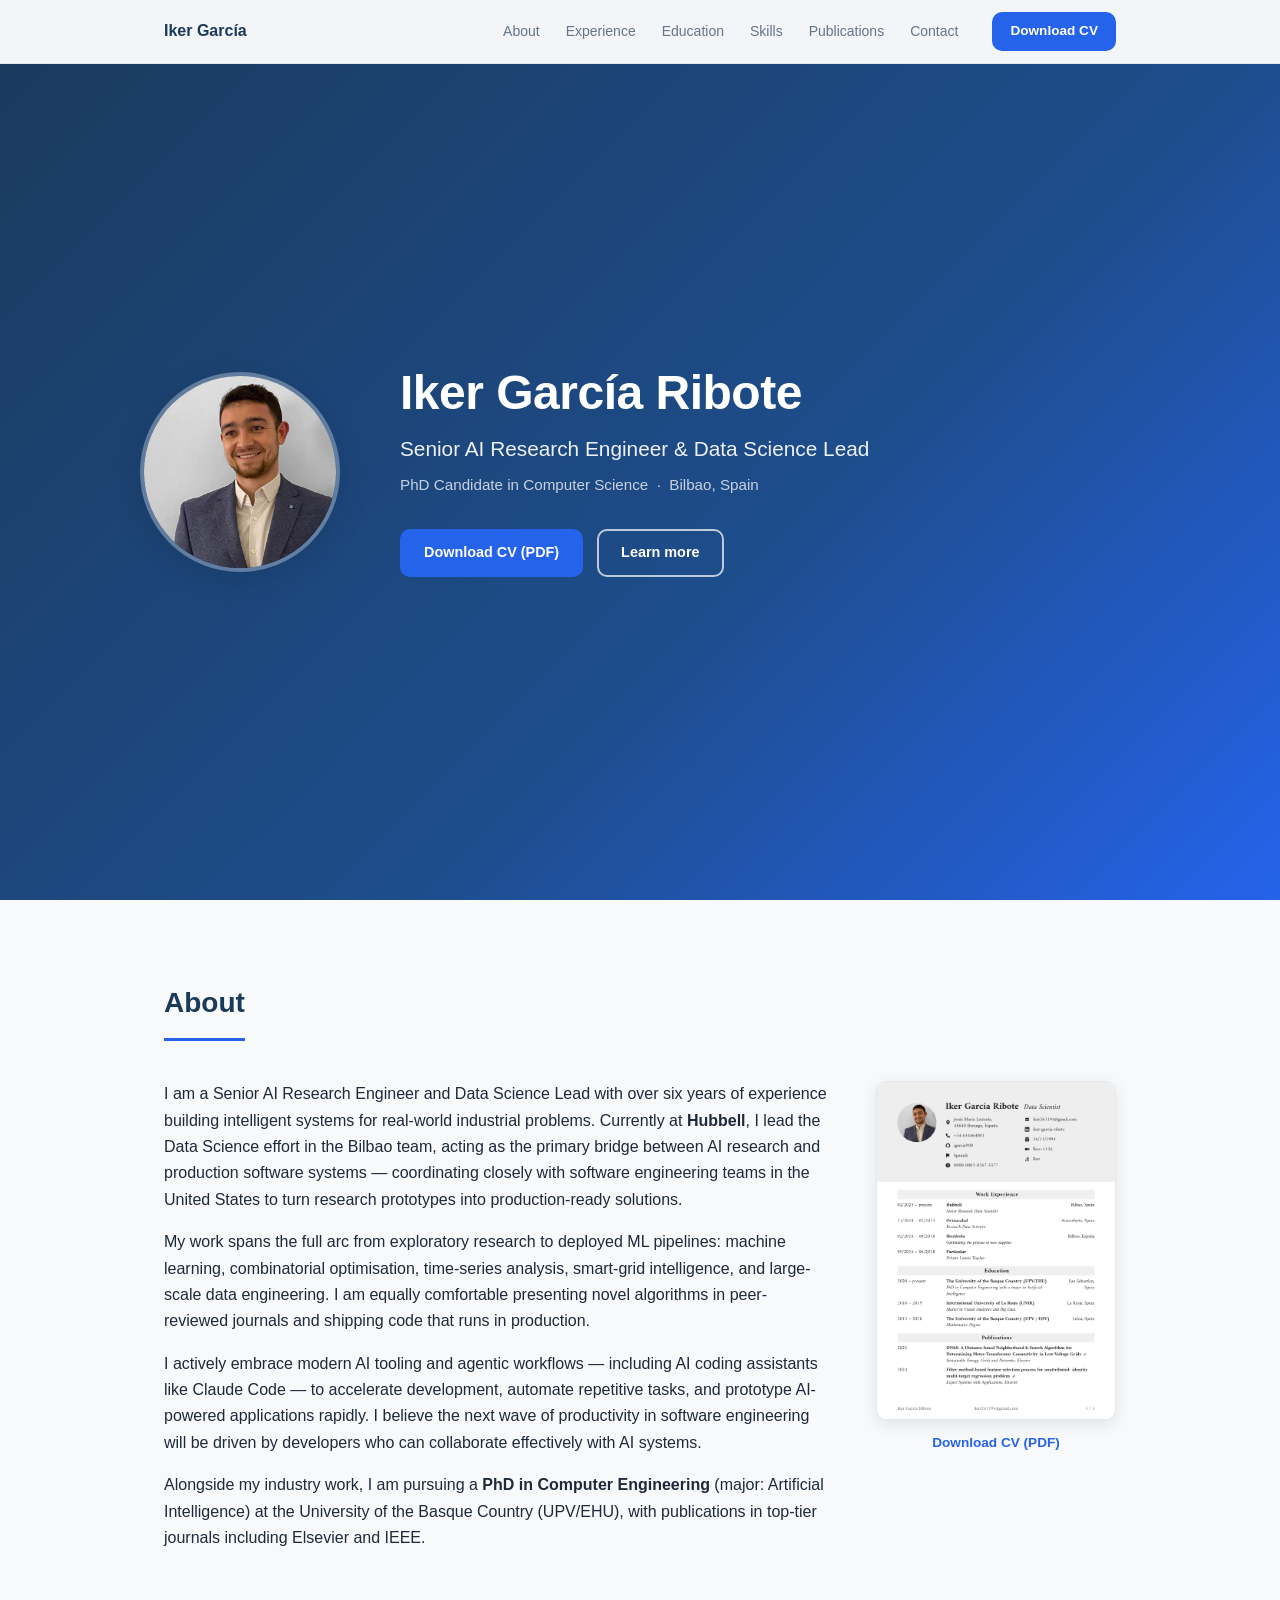
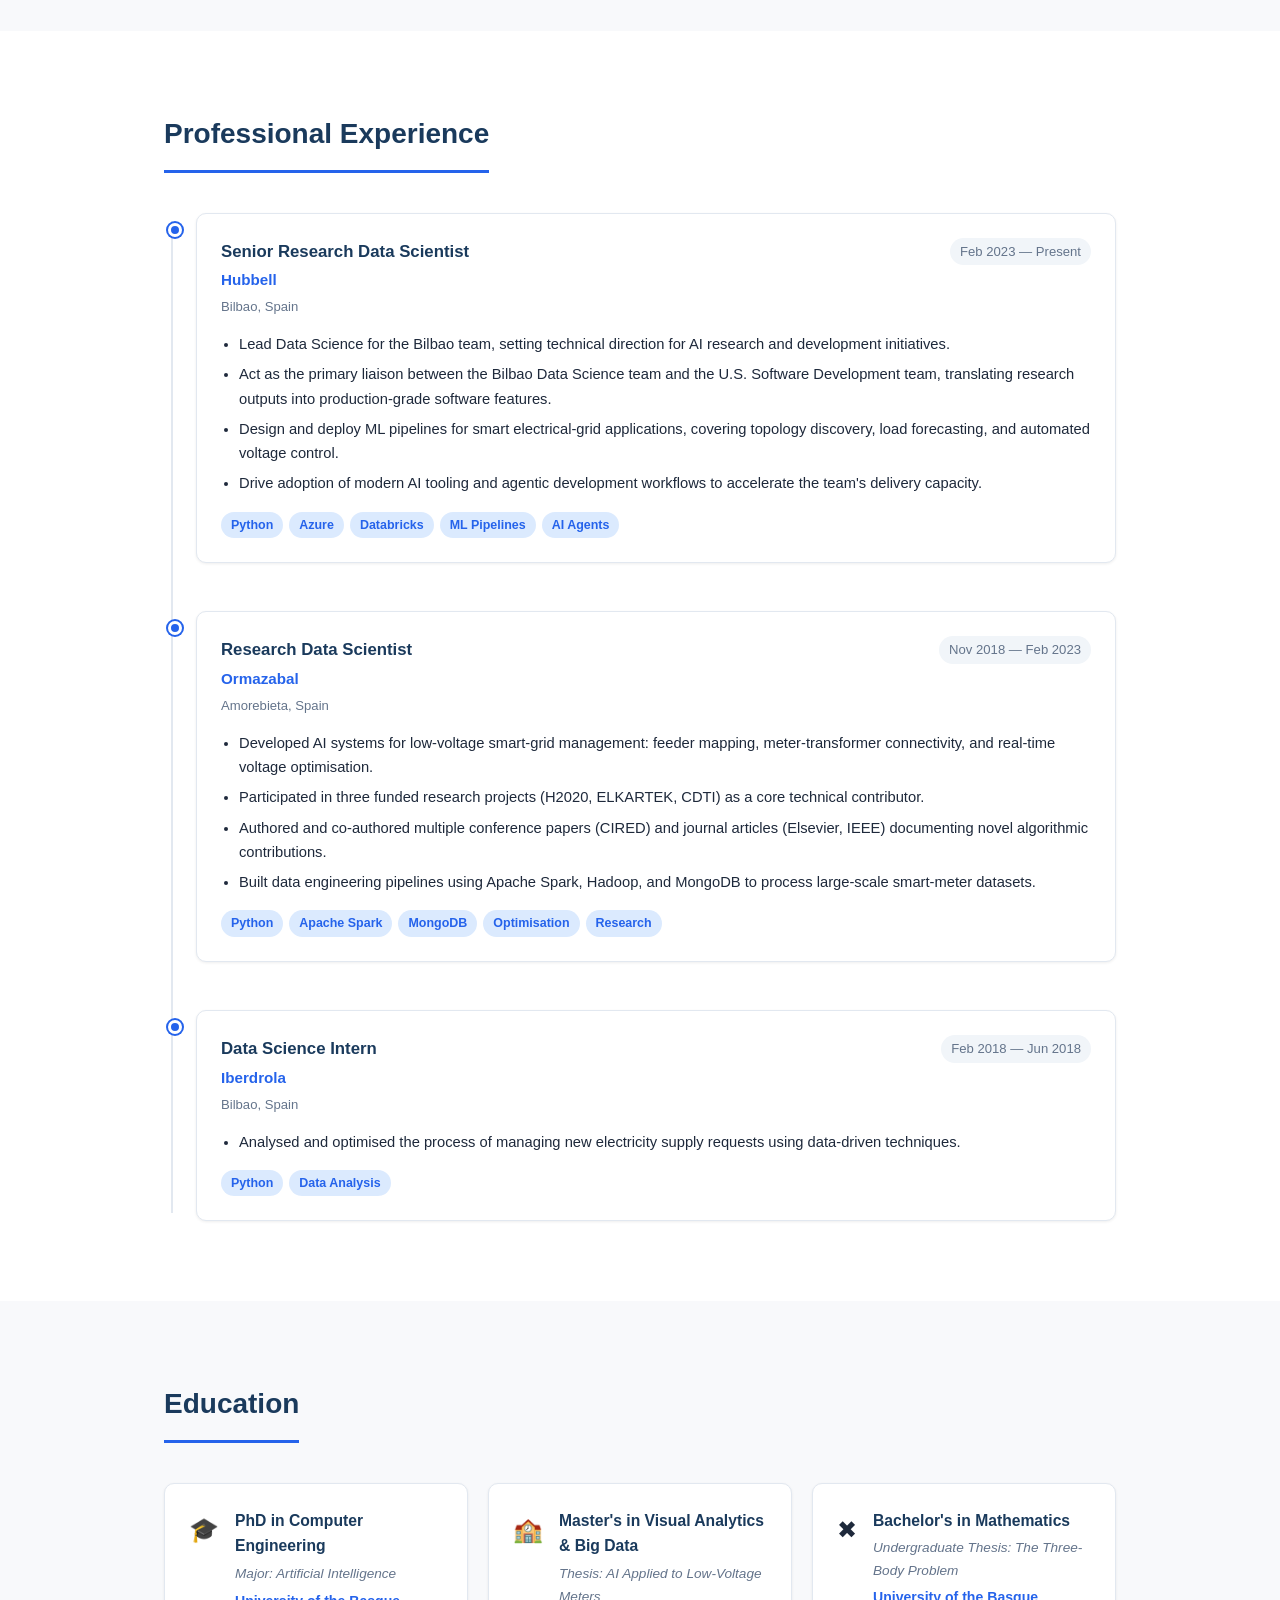
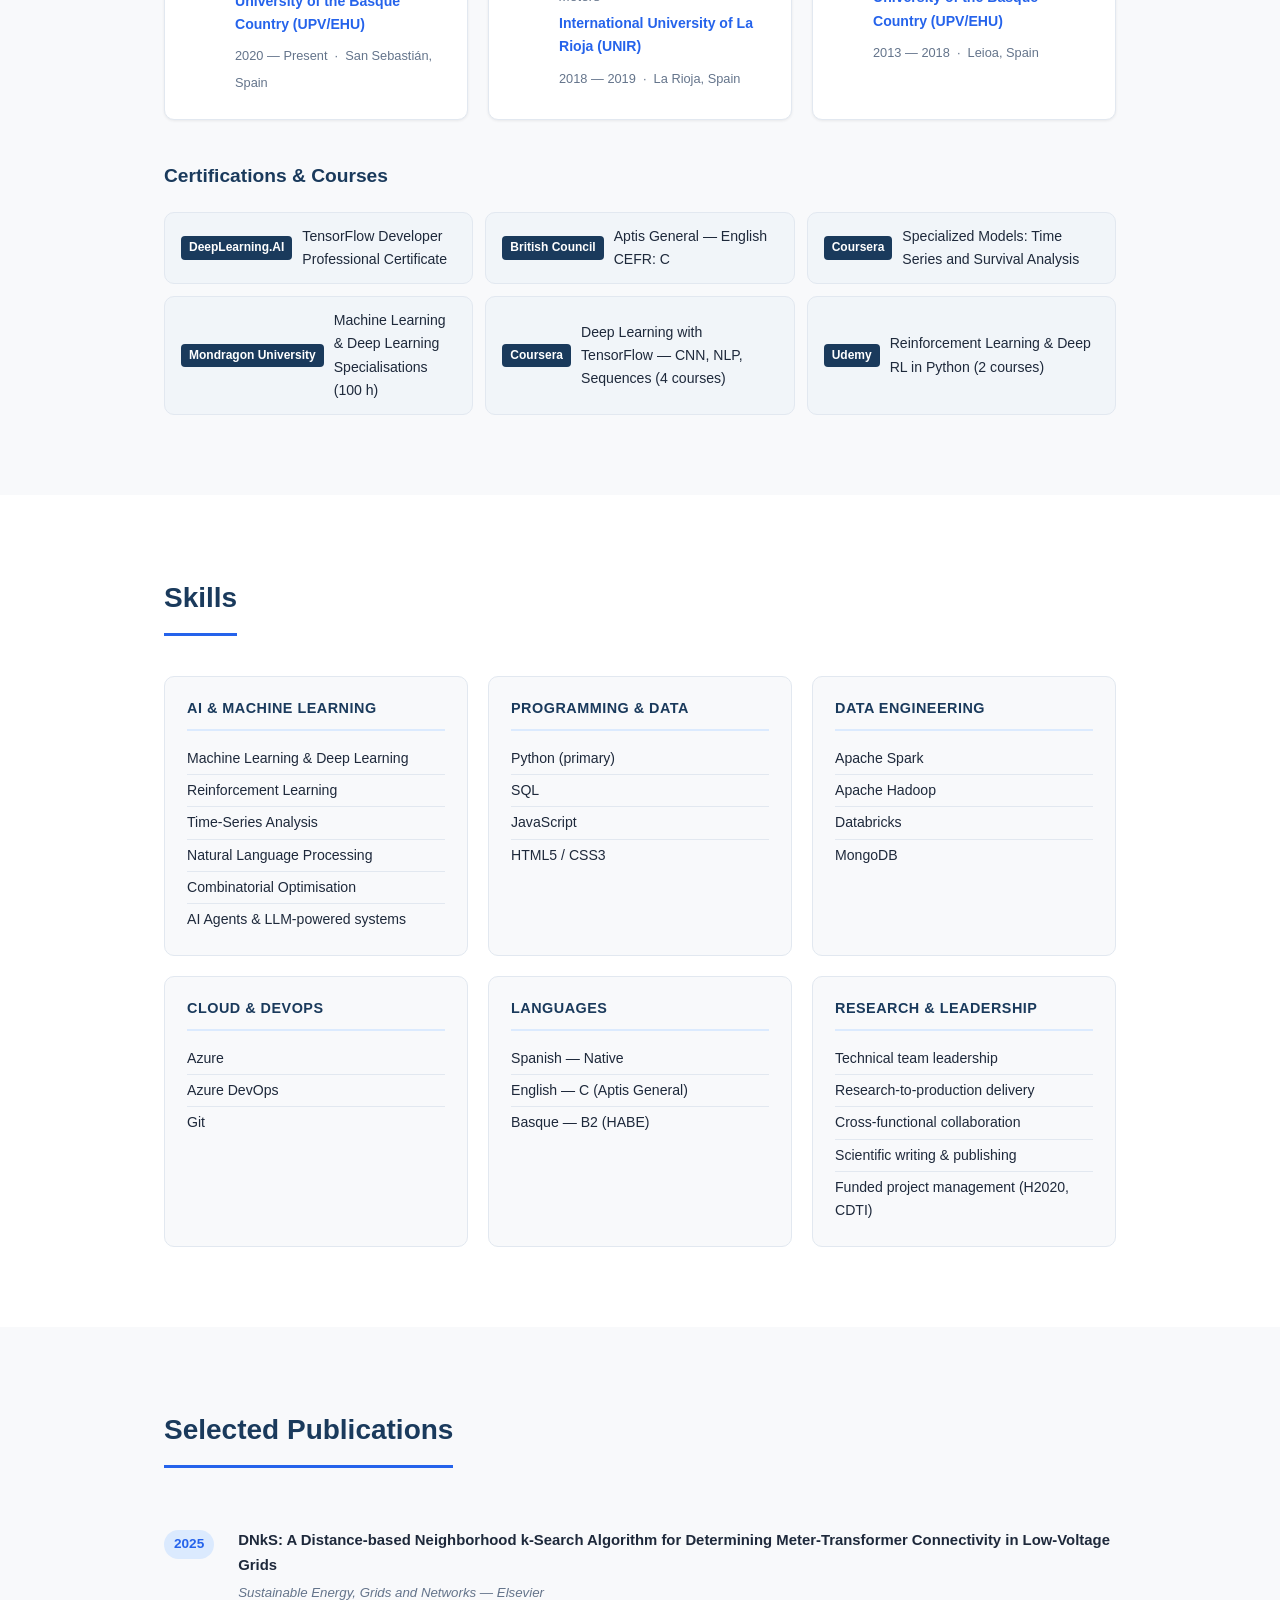
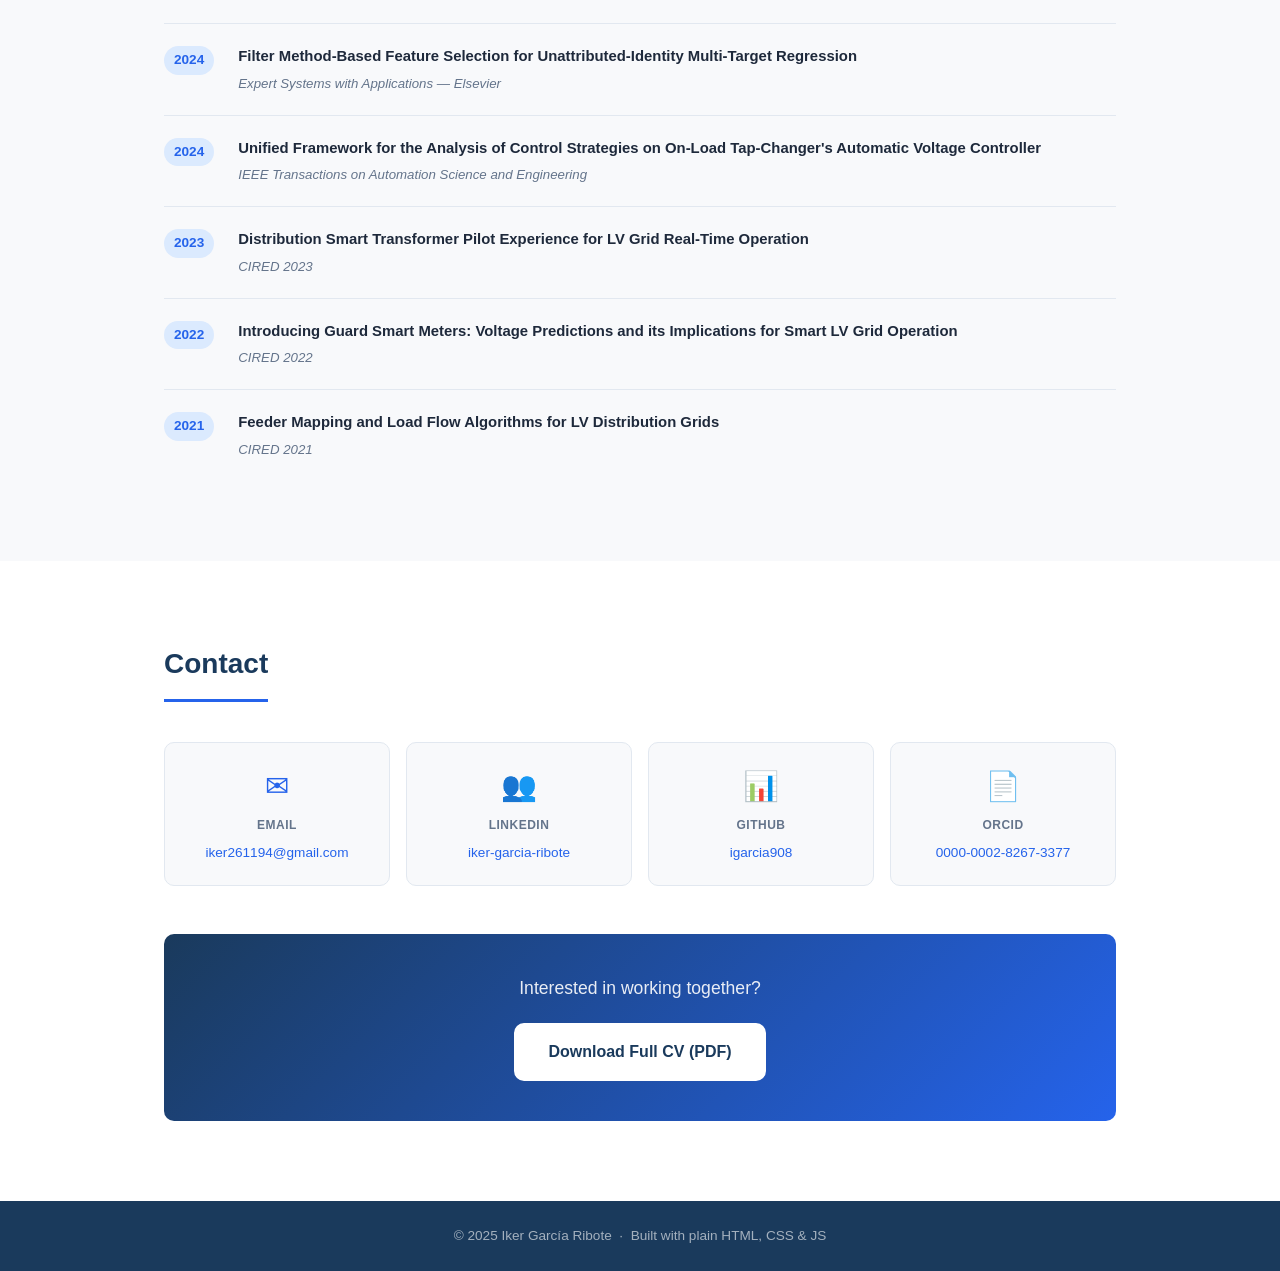
==== src/index.html @ c3a2db8f "Initial commit: complete CV website for Iker García Ribote - Static HTML/CSS/JS website with hero, a" ====
<!DOCTYPE html>
<html lang="en">
<head>
  <meta charset="UTF-8" />
  <meta name="viewport" content="width=device-width, initial-scale=1.0" />
  <meta name="description" content="Iker García Ribote — Senior AI Research Engineer and Data Science Lead. PhD in Computer Science. Building AI systems for industrial applications." />
  <title>Iker García Ribote — AI Research Engineer</title>
  <link rel="stylesheet" href="style.css" />
</head>
<body>

  <!-- Navigation -->
  <nav id="navbar">
    <div class="nav-container">
      <span class="nav-logo">Iker García</span>
      <ul class="nav-links">
        <li><a href="#about">About</a></li>
        <li><a href="#experience">Experience</a></li>
        <li><a href="#education">Education</a></li>
        <li><a href="#skills">Skills</a></li>
        <li><a href="#publications">Publications</a></li>
        <li><a href="#contact">Contact</a></li>
      </ul>
      <a class="btn-nav" href="../files/iker-garcia-cv.pdf" download>Download CV</a>
      <button class="nav-toggle" aria-label="Toggle menu">&#9776;</button>
    </div>
  </nav>

  <!-- Hero -->
  <header id="hero">
    <div class="hero-inner">
      <img src="../images/profile.jpg" alt="Iker García Ribote" class="profile-img" />
      <div class="hero-text">
        <h1>Iker García Ribote</h1>
        <p class="hero-title">Senior AI Research Engineer &amp; Data Science Lead</p>
        <p class="hero-subtitle">PhD Candidate in Computer Science &nbsp;·&nbsp; Bilbao, Spain</p>
        <div class="hero-actions">
          <a class="btn-primary" href="../files/iker-garcia-cv.pdf" download>Download CV (PDF)</a>
          <a class="btn-secondary" href="#about">Learn more</a>
        </div>
      </div>
    </div>
  </header>

  <!-- About -->
  <section id="about">
    <div class="container">
      <h2 class="section-title">About</h2>
      <div class="about-grid">
        <div class="about-text">
          <p>
            I am a Senior AI Research Engineer and Data Science Lead with over six years of experience
            building intelligent systems for real-world industrial problems. Currently at
            <strong>Hubbell</strong>, I lead the Data Science effort in the Bilbao team, acting as the
            primary bridge between AI research and production software systems — coordinating closely with
            software engineering teams in the United States to turn research prototypes into
            production-ready solutions.
          </p>
          <p>
            My work spans the full arc from exploratory research to deployed ML pipelines: machine
            learning, combinatorial optimisation, time-series analysis, smart-grid intelligence, and
            large-scale data engineering. I am equally comfortable presenting novel algorithms in
            peer-reviewed journals and shipping code that runs in production.
          </p>
          <p>
            I actively embrace modern AI tooling and agentic workflows — including AI coding assistants
            like Claude Code — to accelerate development, automate repetitive tasks, and prototype
            AI-powered applications rapidly. I believe the next wave of productivity in software
            engineering will be driven by developers who can collaborate effectively with AI systems.
          </p>
          <p>
            Alongside my industry work, I am pursuing a <strong>PhD in Computer Engineering</strong>
            (major: Artificial Intelligence) at the University of the Basque Country (UPV/EHU), with
            publications in top-tier journals including Elsevier and IEEE.
          </p>
        </div>
        <div class="about-cv-preview">
          <a href="../files/iker-garcia-cv.pdf" download title="Download CV">
            <img src="../images/cv-preview.png" alt="CV Preview" class="cv-preview-img" />
            <span class="cv-preview-label">Download CV (PDF)</span>
          </a>
        </div>
      </div>
    </div>
  </section>

  <!-- Experience -->
  <section id="experience" class="section-alt">
    <div class="container">
      <h2 class="section-title">Professional Experience</h2>
      <div class="timeline">

        <div class="timeline-item">
          <div class="timeline-marker"></div>
          <div class="timeline-content">
            <div class="timeline-header">
              <div>
                <h3>Senior Research Data Scientist</h3>
                <span class="company">Hubbell</span>
              </div>
              <span class="period">Feb 2023 — Present</span>
            </div>
            <span class="location">Bilbao, Spain</span>
            <ul class="timeline-bullets">
              <li>Lead Data Science for the Bilbao team, setting technical direction for AI research and development initiatives.</li>
              <li>Act as the primary liaison between the Bilbao Data Science team and the U.S. Software Development team, translating research outputs into production-grade software features.</li>
              <li>Design and deploy ML pipelines for smart electrical-grid applications, covering topology discovery, load forecasting, and automated voltage control.</li>
              <li>Drive adoption of modern AI tooling and agentic development workflows to accelerate the team's delivery capacity.</li>
            </ul>
            <div class="tags">
              <span>Python</span><span>Azure</span><span>Databricks</span><span>ML Pipelines</span><span>AI Agents</span>
            </div>
          </div>
        </div>

        <div class="timeline-item">
          <div class="timeline-marker"></div>
          <div class="timeline-content">
            <div class="timeline-header">
              <div>
                <h3>Research Data Scientist</h3>
                <span class="company">Ormazabal</span>
              </div>
              <span class="period">Nov 2018 — Feb 2023</span>
            </div>
            <span class="location">Amorebieta, Spain</span>
            <ul class="timeline-bullets">
              <li>Developed AI systems for low-voltage smart-grid management: feeder mapping, meter-transformer connectivity, and real-time voltage optimisation.</li>
              <li>Participated in three funded research projects (H2020, ELKARTEK, CDTI) as a core technical contributor.</li>
              <li>Authored and co-authored multiple conference papers (CIRED) and journal articles (Elsevier, IEEE) documenting novel algorithmic contributions.</li>
              <li>Built data engineering pipelines using Apache Spark, Hadoop, and MongoDB to process large-scale smart-meter datasets.</li>
            </ul>
            <div class="tags">
              <span>Python</span><span>Apache Spark</span><span>MongoDB</span><span>Optimisation</span><span>Research</span>
            </div>
          </div>
        </div>

        <div class="timeline-item">
          <div class="timeline-marker"></div>
          <div class="timeline-content">
            <div class="timeline-header">
              <div>
                <h3>Data Science Intern</h3>
                <span class="company">Iberdrola</span>
              </div>
              <span class="period">Feb 2018 — Jun 2018</span>
            </div>
            <span class="location">Bilbao, Spain</span>
            <ul class="timeline-bullets">
              <li>Analysed and optimised the process of managing new electricity supply requests using data-driven techniques.</li>
            </ul>
            <div class="tags">
              <span>Python</span><span>Data Analysis</span>
            </div>
          </div>
        </div>

      </div>
    </div>
  </section>

  <!-- Education -->
  <section id="education">
    <div class="container">
      <h2 class="section-title">Education</h2>
      <div class="edu-grid">

        <div class="edu-card">
          <div class="edu-icon">&#127891;</div>
          <div class="edu-body">
            <h3>PhD in Computer Engineering</h3>
            <p class="edu-major">Major: Artificial Intelligence</p>
            <p class="edu-school">University of the Basque Country (UPV/EHU)</p>
            <span class="edu-period">2020 — Present &nbsp;·&nbsp; San Sebastián, Spain</span>
          </div>
        </div>

        <div class="edu-card">
          <div class="edu-icon">&#127979;</div>
          <div class="edu-body">
            <h3>Master's in Visual Analytics &amp; Big Data</h3>
            <p class="edu-major">Thesis: AI Applied to Low-Voltage Meters</p>
            <p class="edu-school">International University of La Rioja (UNIR)</p>
            <span class="edu-period">2018 — 2019 &nbsp;·&nbsp; La Rioja, Spain</span>
          </div>
        </div>

        <div class="edu-card">
          <div class="edu-icon">&#10006;</div>
          <div class="edu-body">
            <h3>Bachelor's in Mathematics</h3>
            <p class="edu-major">Undergraduate Thesis: The Three-Body Problem</p>
            <p class="edu-school">University of the Basque Country (UPV/EHU)</p>
            <span class="edu-period">2013 — 2018 &nbsp;·&nbsp; Leioa, Spain</span>
          </div>
        </div>

      </div>

      <h3 class="subsection-title">Certifications &amp; Courses</h3>
      <div class="cert-list">
        <div class="cert-item">
          <span class="cert-badge">DeepLearning.AI</span>
          TensorFlow Developer Professional Certificate
        </div>
        <div class="cert-item">
          <span class="cert-badge">British Council</span>
          Aptis General — English CEFR: C
        </div>
        <div class="cert-item">
          <span class="cert-badge">Coursera</span>
          Specialized Models: Time Series and Survival Analysis
        </div>
        <div class="cert-item">
          <span class="cert-badge">Mondragon University</span>
          Machine Learning &amp; Deep Learning Specialisations (100 h)
        </div>
        <div class="cert-item">
          <span class="cert-badge">Coursera</span>
          Deep Learning with TensorFlow — CNN, NLP, Sequences (4 courses)
        </div>
        <div class="cert-item">
          <span class="cert-badge">Udemy</span>
          Reinforcement Learning &amp; Deep RL in Python (2 courses)
        </div>
      </div>
    </div>
  </section>

  <!-- Skills -->
  <section id="skills" class="section-alt">
    <div class="container">
      <h2 class="section-title">Skills</h2>
      <div class="skills-grid">

        <div class="skill-category">
          <h3>AI &amp; Machine Learning</h3>
          <ul>
            <li>Machine Learning &amp; Deep Learning</li>
            <li>Reinforcement Learning</li>
            <li>Time-Series Analysis</li>
            <li>Natural Language Processing</li>
            <li>Combinatorial Optimisation</li>
            <li>AI Agents &amp; LLM-powered systems</li>
          </ul>
        </div>

        <div class="skill-category">
          <h3>Programming &amp; Data</h3>
          <ul>
            <li>Python (primary)</li>
            <li>SQL</li>
            <li>JavaScript</li>
            <li>HTML5 / CSS3</li>
          </ul>
        </div>

        <div class="skill-category">
          <h3>Data Engineering</h3>
          <ul>
            <li>Apache Spark</li>
            <li>Apache Hadoop</li>
            <li>Databricks</li>
            <li>MongoDB</li>
          </ul>
        </div>

        <div class="skill-category">
          <h3>Cloud &amp; DevOps</h3>
          <ul>
            <li>Azure</li>
            <li>Azure DevOps</li>
            <li>Git</li>
          </ul>
        </div>

        <div class="skill-category">
          <h3>Languages</h3>
          <ul>
            <li>Spanish — Native</li>
            <li>English — C (Aptis General)</li>
            <li>Basque — B2 (HABE)</li>
          </ul>
        </div>

        <div class="skill-category">
          <h3>Research &amp; Leadership</h3>
          <ul>
            <li>Technical team leadership</li>
            <li>Research-to-production delivery</li>
            <li>Cross-functional collaboration</li>
            <li>Scientific writing &amp; publishing</li>
            <li>Funded project management (H2020, CDTI)</li>
          </ul>
        </div>

      </div>
    </div>
  </section>

  <!-- Publications -->
  <section id="publications">
    <div class="container">
      <h2 class="section-title">Selected Publications</h2>
      <div class="pub-list">

        <div class="pub-item">
          <span class="pub-year">2025</span>
          <div class="pub-body">
            <p class="pub-title">DNkS: A Distance-based Neighborhood k-Search Algorithm for Determining Meter-Transformer Connectivity in Low-Voltage Grids</p>
            <p class="pub-venue">Sustainable Energy, Grids and Networks — Elsevier</p>
          </div>
        </div>

        <div class="pub-item">
          <span class="pub-year">2024</span>
          <div class="pub-body">
            <p class="pub-title">Filter Method-Based Feature Selection for Unattributed-Identity Multi-Target Regression</p>
            <p class="pub-venue">Expert Systems with Applications — Elsevier</p>
          </div>
        </div>

        <div class="pub-item">
          <span class="pub-year">2024</span>
          <div class="pub-body">
            <p class="pub-title">Unified Framework for the Analysis of Control Strategies on On-Load Tap-Changer's Automatic Voltage Controller</p>
            <p class="pub-venue">IEEE Transactions on Automation Science and Engineering</p>
          </div>
        </div>

        <div class="pub-item">
          <span class="pub-year">2023</span>
          <div class="pub-body">
            <p class="pub-title">Distribution Smart Transformer Pilot Experience for LV Grid Real-Time Operation</p>
            <p class="pub-venue">CIRED 2023</p>
          </div>
        </div>

        <div class="pub-item">
          <span class="pub-year">2022</span>
          <div class="pub-body">
            <p class="pub-title">Introducing Guard Smart Meters: Voltage Predictions and its Implications for Smart LV Grid Operation</p>
            <p class="pub-venue">CIRED 2022</p>
          </div>
        </div>

        <div class="pub-item">
          <span class="pub-year">2021</span>
          <div class="pub-body">
            <p class="pub-title">Feeder Mapping and Load Flow Algorithms for LV Distribution Grids</p>
            <p class="pub-venue">CIRED 2021</p>
          </div>
        </div>

      </div>
    </div>
  </section>

  <!-- Contact -->
  <section id="contact" class="section-alt">
    <div class="container">
      <h2 class="section-title">Contact</h2>
      <div class="contact-grid">
        <a class="contact-card" href="mailto:iker261194@gmail.com">
          <span class="contact-icon">&#9993;</span>
          <span class="contact-label">Email</span>
          <span class="contact-value">iker261194@gmail.com</span>
        </a>
        <a class="contact-card" href="https://www.linkedin.com/in/iker-garcia-ribote/" target="_blank" rel="noopener">
          <span class="contact-icon">&#128101;</span>
          <span class="contact-label">LinkedIn</span>
          <span class="contact-value">iker-garcia-ribote</span>
        </a>
        <a class="contact-card" href="https://github.com/igarcia908" target="_blank" rel="noopener">
          <span class="contact-icon">&#128202;</span>
          <span class="contact-label">GitHub</span>
          <span class="contact-value">igarcia908</span>
        </a>
        <a class="contact-card" href="https://orcid.org/0000-0002-8267-3377" target="_blank" rel="noopener">
          <span class="contact-icon">&#128196;</span>
          <span class="contact-label">ORCID</span>
          <span class="contact-value">0000-0002-8267-3377</span>
        </a>
      </div>
      <div class="download-cta">
        <p>Interested in working together?</p>
        <a class="btn-primary btn-large" href="../files/iker-garcia-cv.pdf" download>Download Full CV (PDF)</a>
      </div>
    </div>
  </section>

  <footer>
    <div class="container">
      <p>&copy; 2025 Iker García Ribote &nbsp;·&nbsp; Built with plain HTML, CSS &amp; JS</p>
    </div>
  </footer>

  <script src="script.js"></script>
</body>
</html>
---- src/style.css ----
/* ============================================================
   Base & Reset
   ============================================================ */
*, *::before, *::after {
  box-sizing: border-box;
  margin: 0;
  padding: 0;
}

:root {
  --color-bg: #f8f9fb;
  --color-surface: #ffffff;
  --color-primary: #1a3a5c;
  --color-accent: #2563eb;
  --color-accent-light: #dbeafe;
  --color-text: #1e293b;
  --color-muted: #64748b;
  --color-border: #e2e8f0;
  --color-tag-bg: #f1f5f9;
  --radius: 10px;
  --shadow-sm: 0 1px 3px rgba(0,0,0,0.07);
  --shadow-md: 0 4px 16px rgba(0,0,0,0.09);
  --shadow-lg: 0 8px 32px rgba(0,0,0,0.12);
  --max-width: 1000px;
  --nav-height: 64px;
  --transition: 0.2s ease;
}

html {
  scroll-behavior: smooth;
  font-size: 16px;
}

body {
  font-family: -apple-system, BlinkMacSystemFont, "Segoe UI", Roboto, "Helvetica Neue", Arial, sans-serif;
  background: var(--color-bg);
  color: var(--color-text);
  line-height: 1.65;
  -webkit-font-smoothing: antialiased;
}

a {
  color: var(--color-accent);
  text-decoration: none;
}

a:hover {
  text-decoration: underline;
}

ul {
  list-style: none;
}

img {
  display: block;
  max-width: 100%;
}

/* ============================================================
   Utilities
   ============================================================ */
.container {
  max-width: var(--max-width);
  margin: 0 auto;
  padding: 0 24px;
}

section {
  padding: 80px 0;
}

.section-alt {
  background: var(--color-surface);
}

.section-title {
  font-size: 1.75rem;
  font-weight: 700;
  color: var(--color-primary);
  margin-bottom: 40px;
  padding-bottom: 12px;
  border-bottom: 3px solid var(--color-accent);
  display: inline-block;
}

.subsection-title {
  font-size: 1.2rem;
  font-weight: 600;
  color: var(--color-primary);
  margin: 40px 0 20px;
}

/* ============================================================
   Buttons
   ============================================================ */
.btn-primary,
.btn-secondary,
.btn-nav {
  display: inline-block;
  padding: 10px 22px;
  border-radius: var(--radius);
  font-weight: 600;
  font-size: 0.9rem;
  transition: background var(--transition), color var(--transition), border-color var(--transition), transform var(--transition);
  cursor: pointer;
  white-space: nowrap;
}

.btn-primary {
  background: var(--color-accent);
  color: #fff;
  border: 2px solid var(--color-accent);
}

.btn-primary:hover {
  background: var(--color-primary);
  border-color: var(--color-primary);
  text-decoration: none;
  transform: translateY(-1px);
}

.btn-secondary {
  background: transparent;
  color: #fff;
  border: 2px solid rgba(255,255,255,0.7);
}

.btn-secondary:hover {
  background: rgba(255,255,255,0.15);
  border-color: #fff;
  text-decoration: none;
  transform: translateY(-1px);
}

.btn-nav {
  background: var(--color-accent);
  color: #fff;
  padding: 8px 18px;
  font-size: 0.85rem;
}

.btn-nav:hover {
  background: var(--color-primary);
  text-decoration: none;
}

.btn-large {
  padding: 14px 32px;
  font-size: 1rem;
}

/* ============================================================
   Navigation
   ============================================================ */
#navbar {
  position: fixed;
  top: 0;
  left: 0;
  right: 0;
  height: var(--nav-height);
  background: rgba(255, 255, 255, 0.95);
  backdrop-filter: blur(8px);
  border-bottom: 1px solid var(--color-border);
  z-index: 1000;
  transition: box-shadow var(--transition);
}

#navbar.scrolled {
  box-shadow: var(--shadow-md);
}

.nav-container {
  max-width: var(--max-width);
  margin: 0 auto;
  padding: 0 24px;
  height: 100%;
  display: flex;
  align-items: center;
  gap: 24px;
}

.nav-logo {
  font-weight: 700;
  font-size: 1rem;
  color: var(--color-primary);
  flex-shrink: 0;
  margin-right: auto;
}

.nav-links {
  display: flex;
  align-items: center;
  gap: 6px;
}

.nav-links a {
  color: var(--color-muted);
  font-size: 0.875rem;
  font-weight: 500;
  padding: 6px 10px;
  border-radius: 6px;
  transition: color var(--transition), background var(--transition);
}

.nav-links a:hover,
.nav-links a.active {
  color: var(--color-accent);
  background: var(--color-accent-light);
  text-decoration: none;
}

.nav-toggle {
  display: none;
  background: none;
  border: none;
  font-size: 1.4rem;
  cursor: pointer;
  color: var(--color-primary);
  padding: 4px;
}

/* ============================================================
   Hero
   ============================================================ */
#hero {
  min-height: 100vh;
  display: flex;
  align-items: center;
  background: linear-gradient(135deg, var(--color-primary) 0%, #1e4d8c 60%, #2563eb 100%);
  padding: calc(var(--nav-height) + 40px) 24px 60px;
}

.hero-inner {
  max-width: var(--max-width);
  margin: 0 auto;
  display: flex;
  align-items: center;
  gap: 60px;
  width: 100%;
}

.profile-img {
  width: 200px;
  height: 200px;
  border-radius: 50%;
  object-fit: cover;
  object-position: center top;
  border: 4px solid rgba(255,255,255,0.3);
  box-shadow: var(--shadow-lg);
  flex-shrink: 0;
}

.hero-text {
  color: #fff;
}

.hero-text h1 {
  font-size: clamp(2rem, 5vw, 3rem);
  font-weight: 800;
  letter-spacing: -0.5px;
  margin-bottom: 12px;
  line-height: 1.1;
}

.hero-title {
  font-size: clamp(1rem, 2.5vw, 1.3rem);
  font-weight: 500;
  opacity: 0.92;
  margin-bottom: 6px;
}

.hero-subtitle {
  font-size: 0.95rem;
  opacity: 0.75;
  margin-bottom: 32px;
}

.hero-actions {
  display: flex;
  gap: 14px;
  flex-wrap: wrap;
}

/* ============================================================
   About
   ============================================================ */
.about-grid {
  display: grid;
  grid-template-columns: 1fr 240px;
  gap: 48px;
  align-items: start;
}

.about-text p {
  margin-bottom: 16px;
  color: var(--color-text);
}

.about-text p:last-child {
  margin-bottom: 0;
}

.about-cv-preview {
  text-align: center;
}

.about-cv-preview a {
  display: block;
  text-decoration: none;
}

.cv-preview-img {
  border: 1px solid var(--color-border);
  border-radius: var(--radius);
  box-shadow: var(--shadow-md);
  transition: transform var(--transition), box-shadow var(--transition);
  width: 100%;
}

.about-cv-preview a:hover .cv-preview-img {
  transform: translateY(-4px);
  box-shadow: var(--shadow-lg);
}

.cv-preview-label {
  display: inline-block;
  margin-top: 12px;
  font-size: 0.85rem;
  font-weight: 600;
  color: var(--color-accent);
}

/* ============================================================
   Timeline (Experience)
   ============================================================ */
.timeline {
  position: relative;
  padding-left: 32px;
}

.timeline::before {
  content: "";
  position: absolute;
  left: 7px;
  top: 8px;
  bottom: 8px;
  width: 2px;
  background: var(--color-border);
}

.timeline-item {
  position: relative;
  margin-bottom: 48px;
}

.timeline-item:last-child {
  margin-bottom: 0;
}

.timeline-marker {
  position: absolute;
  left: -28px;
  top: 10px;
  width: 14px;
  height: 14px;
  border-radius: 50%;
  background: var(--color-accent);
  border: 3px solid var(--color-surface);
  box-shadow: 0 0 0 2px var(--color-accent);
}

.timeline-content {
  background: var(--color-surface);
  border: 1px solid var(--color-border);
  border-radius: var(--radius);
  padding: 24px;
  box-shadow: var(--shadow-sm);
  transition: box-shadow var(--transition);
}

.timeline-content:hover {
  box-shadow: var(--shadow-md);
}

.timeline-header {
  display: flex;
  justify-content: space-between;
  align-items: flex-start;
  gap: 12px;
  margin-bottom: 4px;
}

.timeline-header h3 {
  font-size: 1.05rem;
  font-weight: 700;
  color: var(--color-primary);
}

.company {
  display: block;
  font-size: 0.95rem;
  font-weight: 600;
  color: var(--color-accent);
  margin-top: 2px;
}

.period {
  font-size: 0.82rem;
  color: var(--color-muted);
  white-space: nowrap;
  background: var(--color-tag-bg);
  padding: 3px 10px;
  border-radius: 20px;
  flex-shrink: 0;
}

.location {
  font-size: 0.82rem;
  color: var(--color-muted);
  display: block;
  margin-bottom: 14px;
}

.timeline-bullets {
  list-style: disc;
  padding-left: 18px;
  margin-bottom: 16px;
}

.timeline-bullets li {
  font-size: 0.92rem;
  color: var(--color-text);
  margin-bottom: 6px;
}

.tags {
  display: flex;
  flex-wrap: wrap;
  gap: 6px;
}

.tags span {
  background: var(--color-accent-light);
  color: var(--color-accent);
  font-size: 0.78rem;
  font-weight: 600;
  padding: 3px 10px;
  border-radius: 20px;
}

/* ============================================================
   Education
   ============================================================ */
.edu-grid {
  display: grid;
  grid-template-columns: repeat(auto-fill, minmax(280px, 1fr));
  gap: 20px;
  margin-bottom: 8px;
}

.edu-card {
  background: var(--color-surface);
  border: 1px solid var(--color-border);
  border-radius: var(--radius);
  padding: 24px;
  box-shadow: var(--shadow-sm);
  display: flex;
  gap: 16px;
  align-items: flex-start;
  transition: box-shadow var(--transition);
}

.edu-card:hover {
  box-shadow: var(--shadow-md);
}

.edu-icon {
  font-size: 1.5rem;
  flex-shrink: 0;
  margin-top: 2px;
}

.edu-body h3 {
  font-size: 0.98rem;
  font-weight: 700;
  color: var(--color-primary);
  margin-bottom: 4px;
}

.edu-major {
  font-size: 0.85rem;
  color: var(--color-muted);
  font-style: italic;
  margin-bottom: 4px;
}

.edu-school {
  font-size: 0.88rem;
  font-weight: 600;
  color: var(--color-accent);
  margin-bottom: 6px;
}

.edu-period {
  font-size: 0.8rem;
  color: var(--color-muted);
}

.cert-list {
  display: grid;
  grid-template-columns: repeat(auto-fill, minmax(280px, 1fr));
  gap: 12px;
}

.cert-item {
  background: var(--color-tag-bg);
  border: 1px solid var(--color-border);
  border-radius: var(--radius);
  padding: 12px 16px;
  font-size: 0.88rem;
  display: flex;
  align-items: center;
  gap: 10px;
}

.cert-badge {
  background: var(--color-primary);
  color: #fff;
  font-size: 0.75rem;
  font-weight: 700;
  padding: 2px 8px;
  border-radius: 4px;
  white-space: nowrap;
  flex-shrink: 0;
}

/* ============================================================
   Skills
   ============================================================ */
.skills-grid {
  display: grid;
  grid-template-columns: repeat(auto-fill, minmax(240px, 1fr));
  gap: 20px;
}

.skill-category {
  background: var(--color-bg);
  border: 1px solid var(--color-border);
  border-radius: var(--radius);
  padding: 20px 22px;
}

.skill-category h3 {
  font-size: 0.9rem;
  font-weight: 700;
  text-transform: uppercase;
  letter-spacing: 0.5px;
  color: var(--color-primary);
  margin-bottom: 12px;
  padding-bottom: 8px;
  border-bottom: 2px solid var(--color-accent-light);
}

.skill-category ul li {
  font-size: 0.88rem;
  color: var(--color-text);
  padding: 4px 0;
  border-bottom: 1px solid var(--color-border);
}

.skill-category ul li:last-child {
  border-bottom: none;
}

/* ============================================================
   Publications
   ============================================================ */
.pub-list {
  display: flex;
  flex-direction: column;
  gap: 0;
}

.pub-item {
  display: flex;
  gap: 24px;
  padding: 20px 0;
  border-bottom: 1px solid var(--color-border);
  align-items: flex-start;
}

.pub-item:last-child {
  border-bottom: none;
}

.pub-year {
  font-size: 0.85rem;
  font-weight: 700;
  color: var(--color-accent);
  background: var(--color-accent-light);
  padding: 3px 10px;
  border-radius: 20px;
  white-space: nowrap;
  flex-shrink: 0;
  margin-top: 2px;
}

.pub-title {
  font-size: 0.93rem;
  font-weight: 600;
  color: var(--color-text);
  margin-bottom: 4px;
}

.pub-venue {
  font-size: 0.83rem;
  color: var(--color-muted);
  font-style: italic;
}

/* ============================================================
   Contact
   ============================================================ */
.contact-grid {
  display: grid;
  grid-template-columns: repeat(auto-fill, minmax(200px, 1fr));
  gap: 16px;
  margin-bottom: 48px;
}

.contact-card {
  background: var(--color-bg);
  border: 1px solid var(--color-border);
  border-radius: var(--radius);
  padding: 20px;
  display: flex;
  flex-direction: column;
  align-items: center;
  text-align: center;
  gap: 6px;
  text-decoration: none;
  transition: box-shadow var(--transition), transform var(--transition);
}

.contact-card:hover {
  box-shadow: var(--shadow-md);
  transform: translateY(-2px);
  text-decoration: none;
}

.contact-icon {
  font-size: 1.8rem;
}

.contact-label {
  font-size: 0.75rem;
  font-weight: 700;
  text-transform: uppercase;
  letter-spacing: 0.5px;
  color: var(--color-muted);
}

.contact-value {
  font-size: 0.85rem;
  color: var(--color-accent);
  font-weight: 500;
  word-break: break-all;
}

.download-cta {
  text-align: center;
  padding: 40px;
  background: linear-gradient(135deg, var(--color-primary), #2563eb);
  border-radius: var(--radius);
  color: #fff;
}

.download-cta p {
  font-size: 1.1rem;
  margin-bottom: 20px;
  opacity: 0.9;
}

.download-cta .btn-primary {
  background: #fff;
  color: var(--color-primary);
  border-color: #fff;
}

.download-cta .btn-primary:hover {
  background: var(--color-accent-light);
  border-color: var(--color-accent-light);
}

/* ============================================================
   Footer
   ============================================================ */
footer {
  background: var(--color-primary);
  color: rgba(255,255,255,0.6);
  text-align: center;
  padding: 24px;
  font-size: 0.85rem;
}

/* ============================================================
   Responsive
   ============================================================ */
@media (max-width: 768px) {
  .nav-links {
    display: none;
    position: absolute;
    top: var(--nav-height);
    left: 0;
    right: 0;
    background: var(--color-surface);
    border-bottom: 1px solid var(--color-border);
    flex-direction: column;
    padding: 12px 24px 20px;
    gap: 4px;
    box-shadow: var(--shadow-md);
  }

  .nav-links.open {
    display: flex;
  }

  .nav-links a {
    padding: 10px 12px;
  }

  .nav-toggle {
    display: block;
  }

  .btn-nav {
    display: none;
  }

  .hero-inner {
    flex-direction: column;
    text-align: center;
    gap: 28px;
  }

  .profile-img {
    width: 150px;
    height: 150px;
  }

  .hero-actions {
    justify-content: center;
  }

  .about-grid {
    grid-template-columns: 1fr;
  }

  .about-cv-preview {
    max-width: 280px;
    margin: 0 auto;
  }

  .timeline {
    padding-left: 24px;
  }

  .timeline-header {
    flex-direction: column;
    gap: 6px;
  }

  section {
    padding: 56px 0;
  }
}

@media (max-width: 480px) {
  .contact-grid {
    grid-template-columns: 1fr 1fr;
  }

  .skills-grid {
    grid-template-columns: 1fr;
  }
}

/* ============================================================
   Animations
   ============================================================ */
.fade-in {
  opacity: 0;
  transform: translateY(20px);
  transition: opacity 0.5s ease, transform 0.5s ease;
}

.fade-in.visible {
  opacity: 1;
  transform: translateY(0);
}
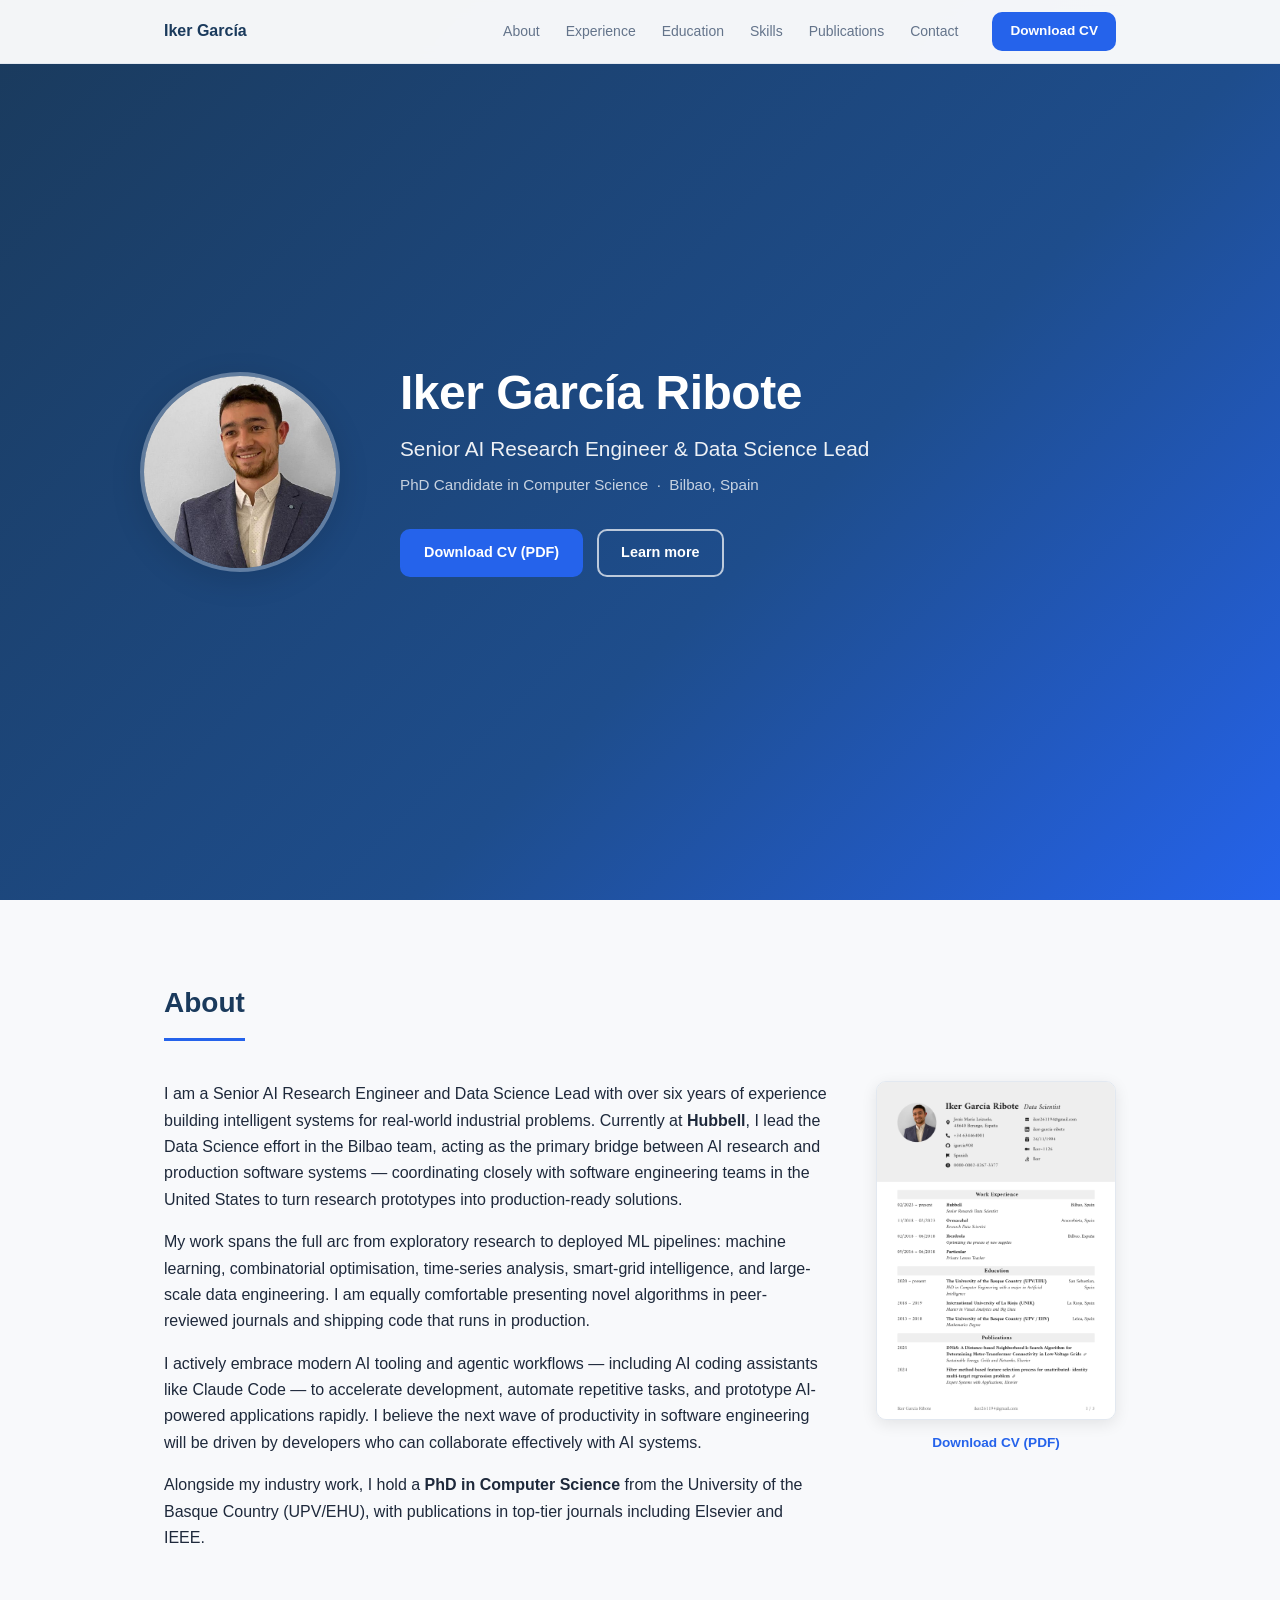
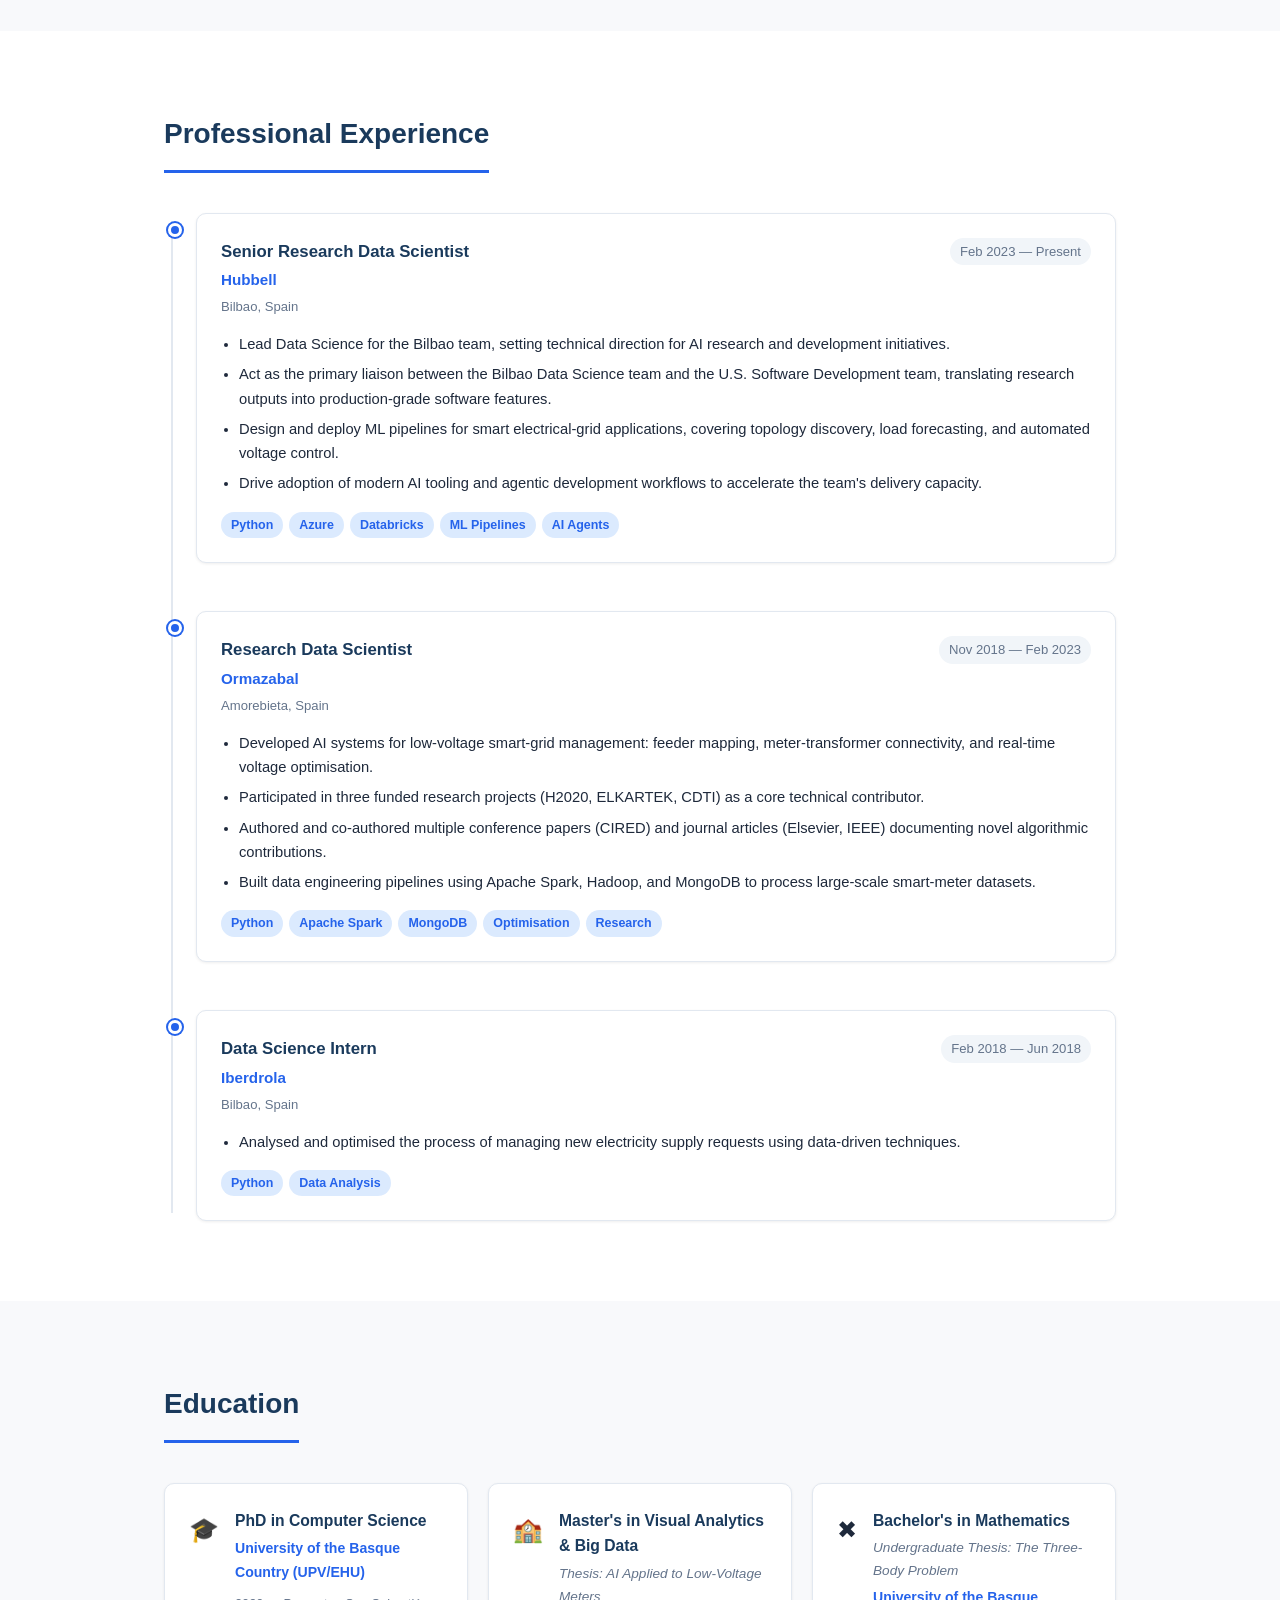
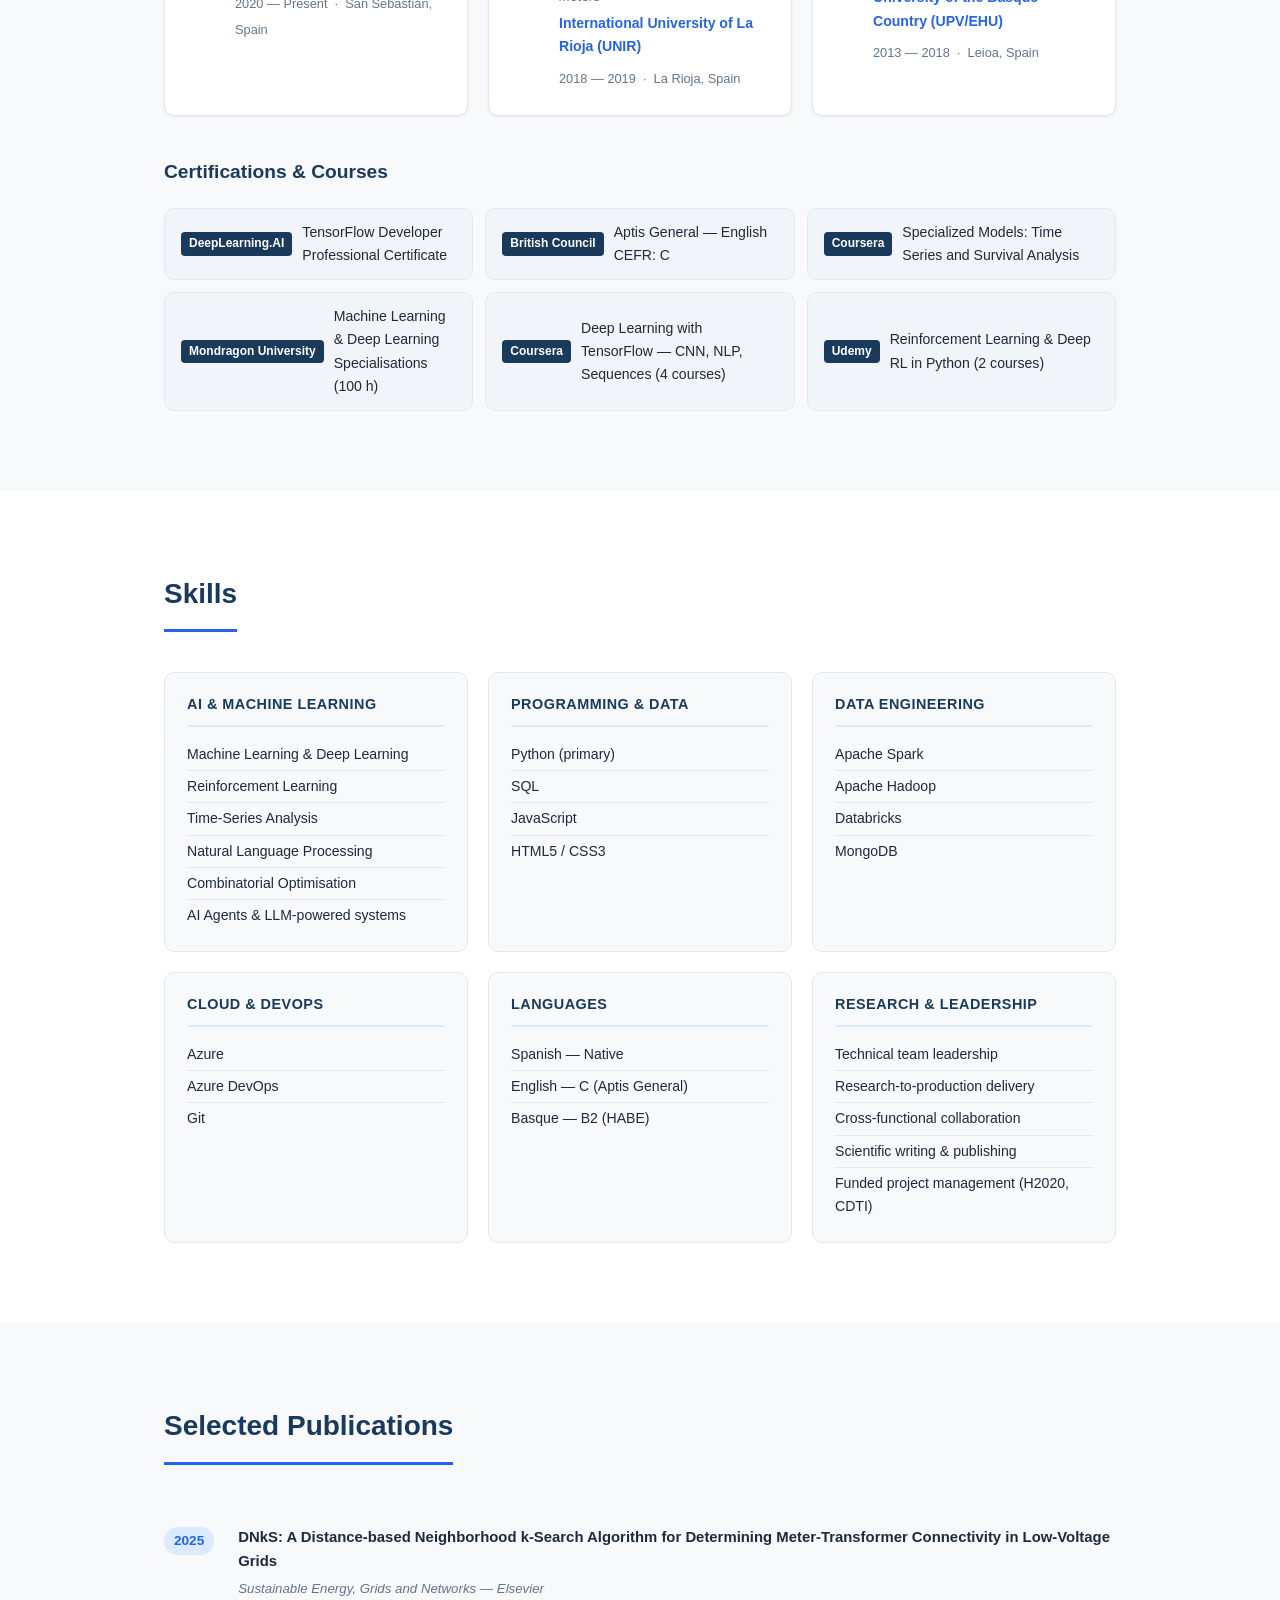
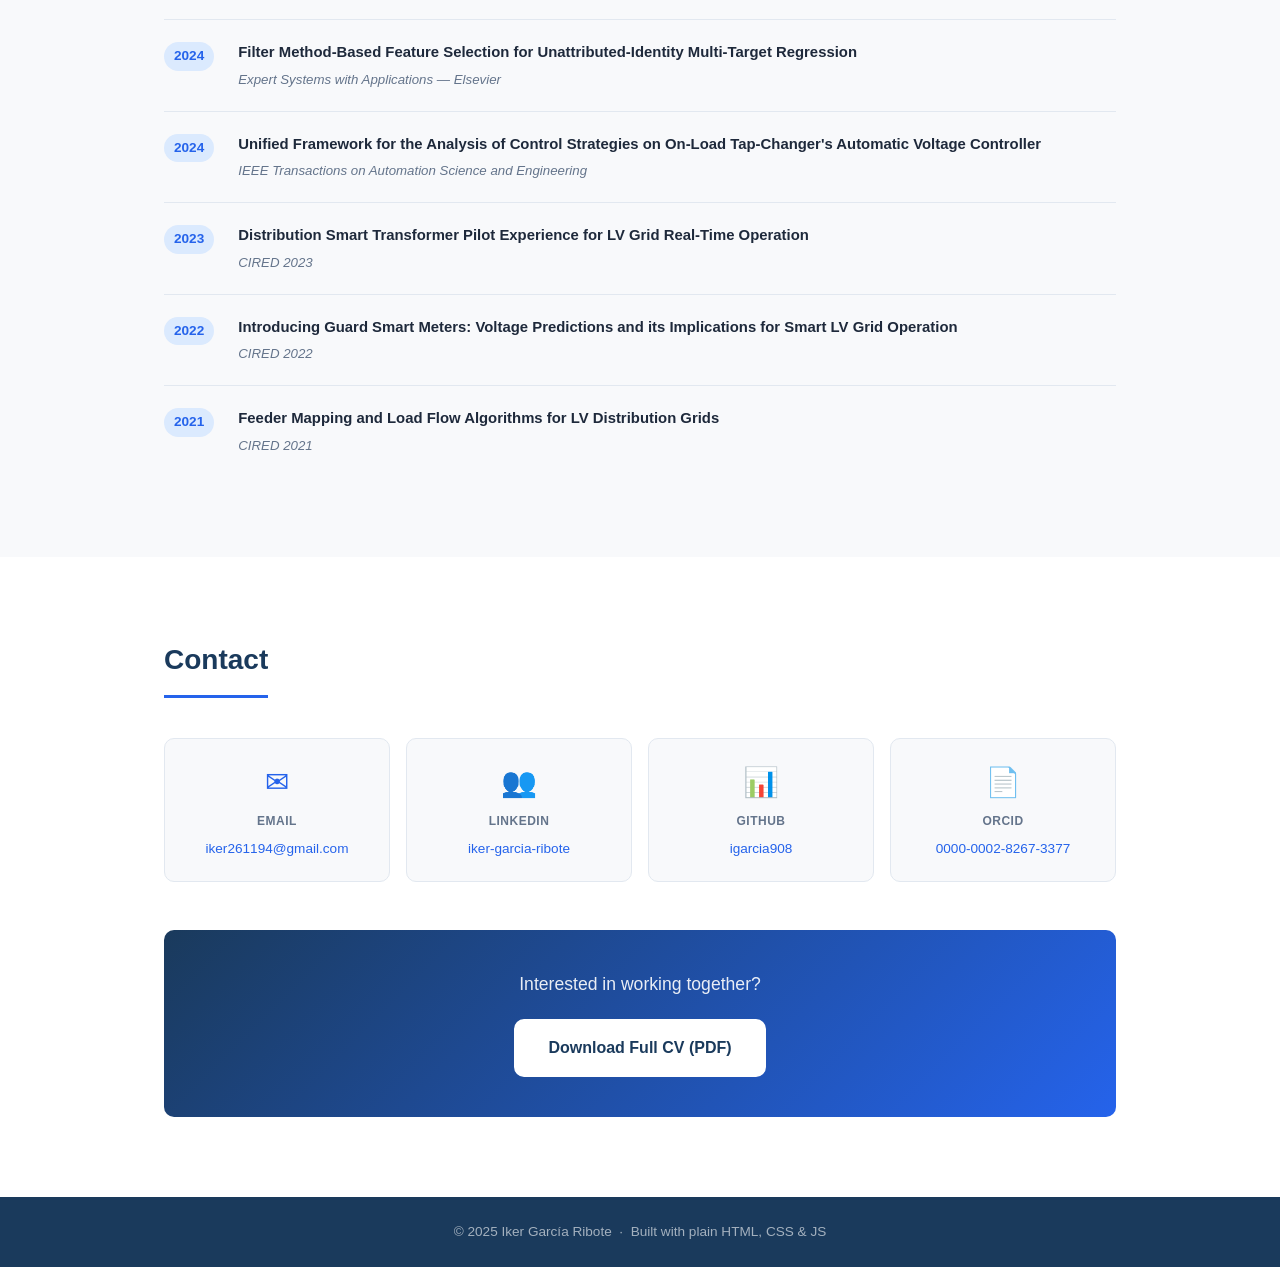
==== commit 03a913b9: "Update PhD to Computer Science and include updated CV PDF Corrected degree title from "PhD in Comput" ====
--- a/src/index.html
+++ b/src/index.html
@@ -69,8 +69,8 @@
             engineering will be driven by developers who can collaborate effectively with AI systems.
           </p>
           <p>
-            Alongside my industry work, I am pursuing a <strong>PhD in Computer Engineering</strong>
-            (major: Artificial Intelligence) at the University of the Basque Country (UPV/EHU), with
+            Alongside my industry work, I hold a <strong>PhD in Computer Science</strong>
+            from the University of the Basque Country (UPV/EHU), with
             publications in top-tier journals including Elsevier and IEEE.
           </p>
         </div>
@@ -169,8 +169,7 @@
         <div class="edu-card">
           <div class="edu-icon">&#127891;</div>
           <div class="edu-body">
-            <h3>PhD in Computer Engineering</h3>
-            <p class="edu-major">Major: Artificial Intelligence</p>
+            <h3>PhD in Computer Science</h3>
             <p class="edu-school">University of the Basque Country (UPV/EHU)</p>
             <span class="edu-period">2020 — Present &nbsp;·&nbsp; San Sebastián, Spain</span>
           </div>
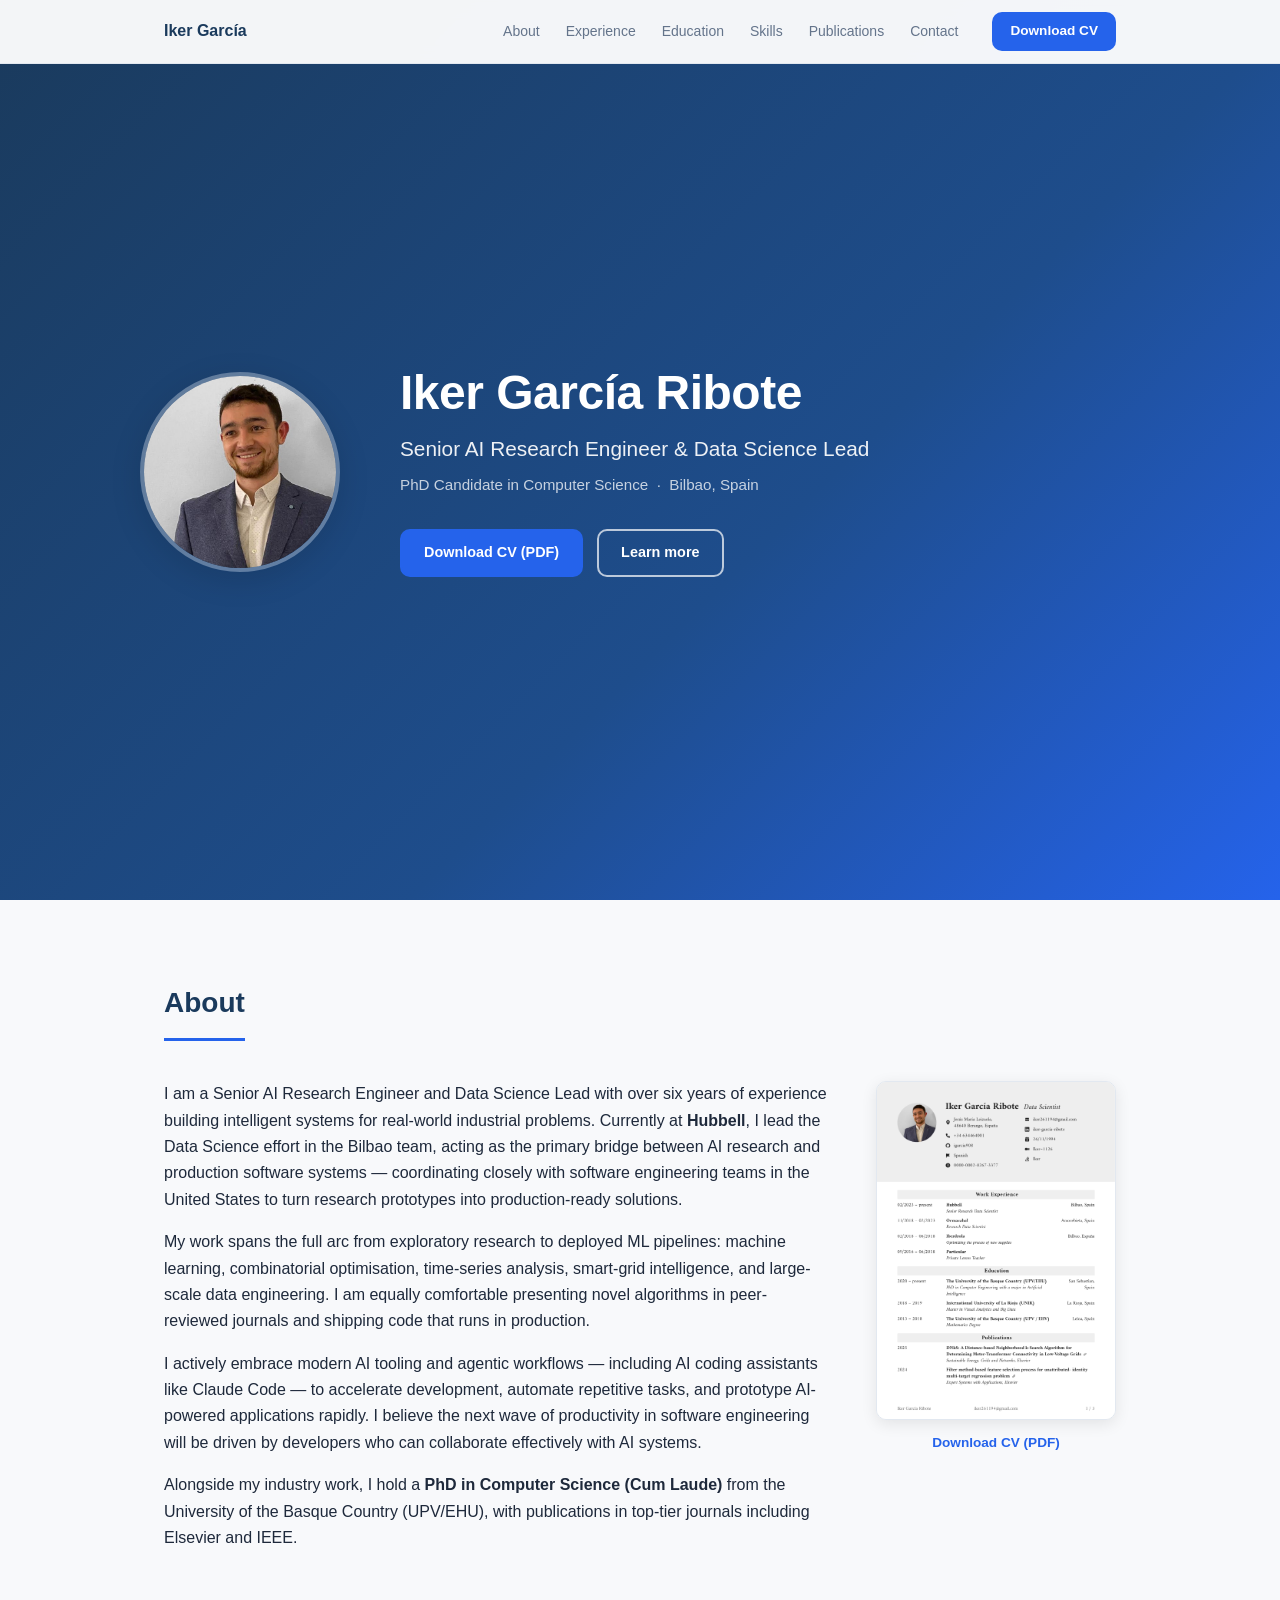
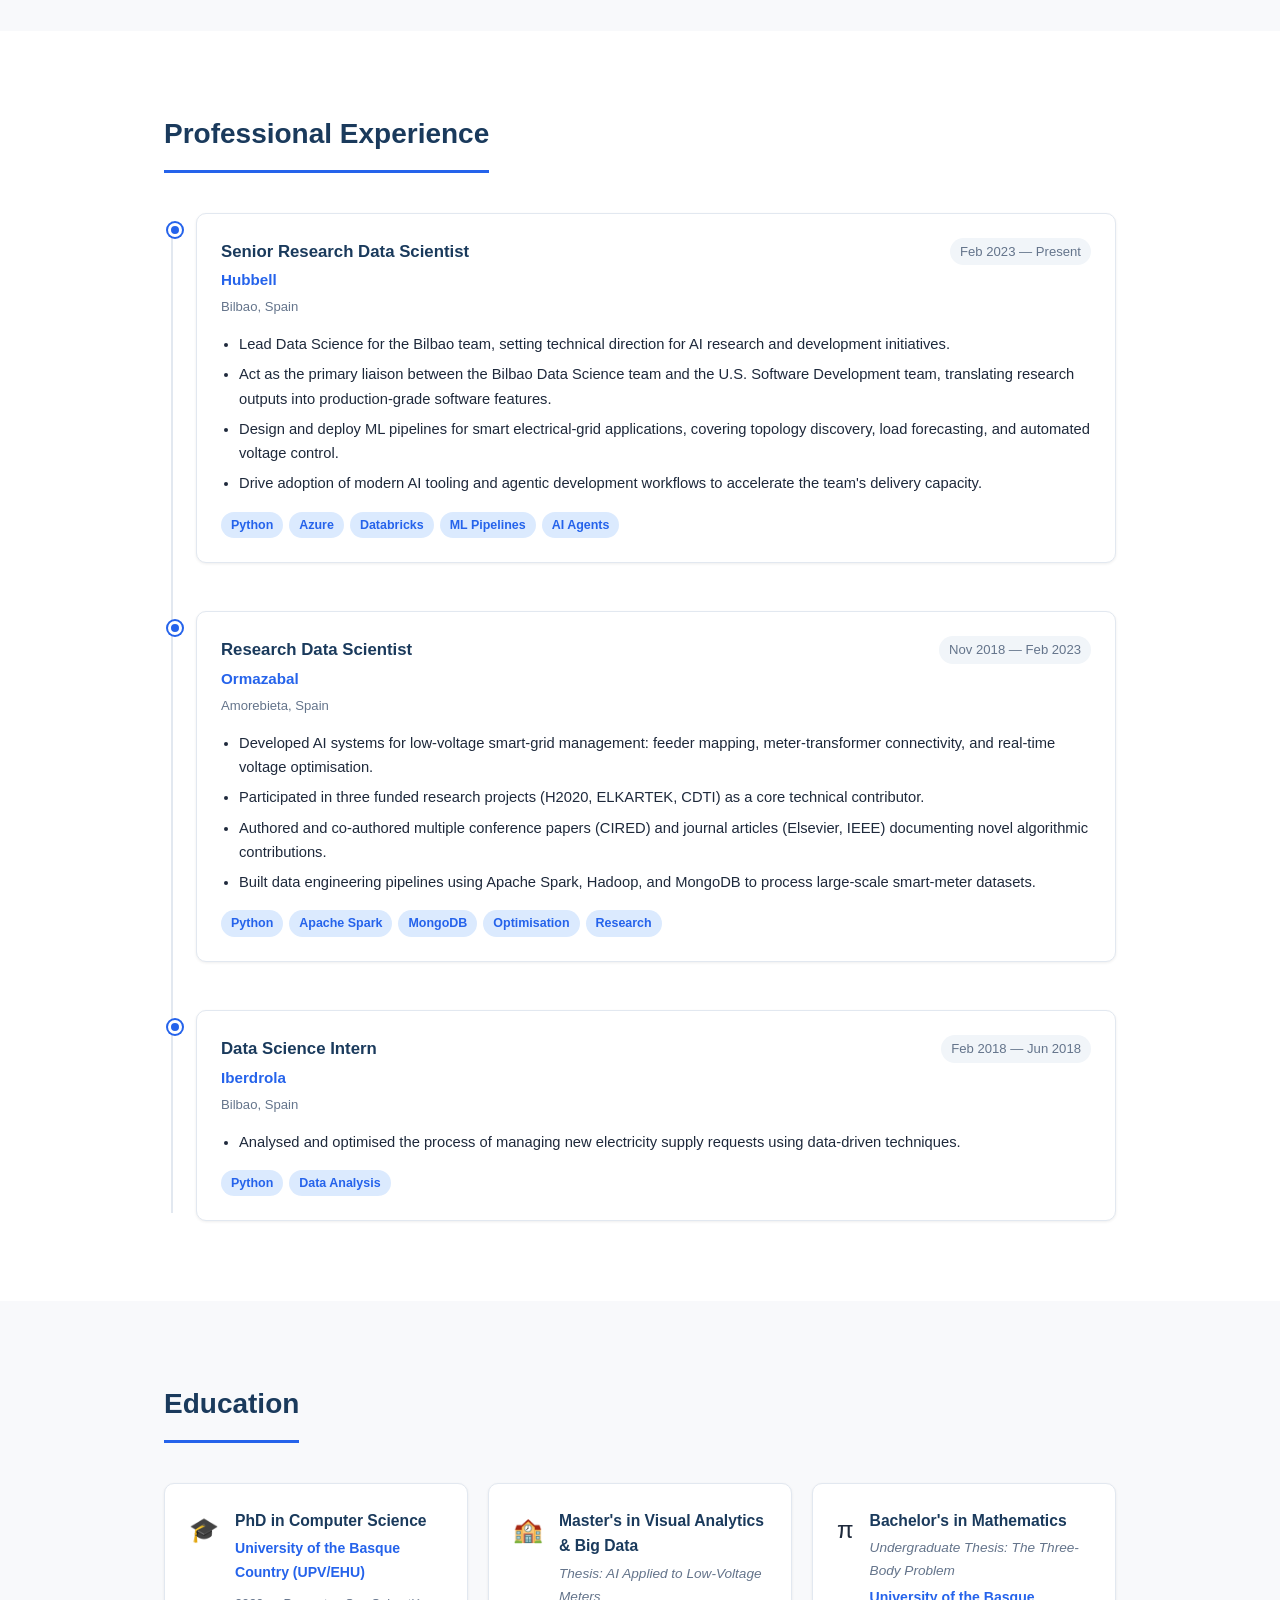
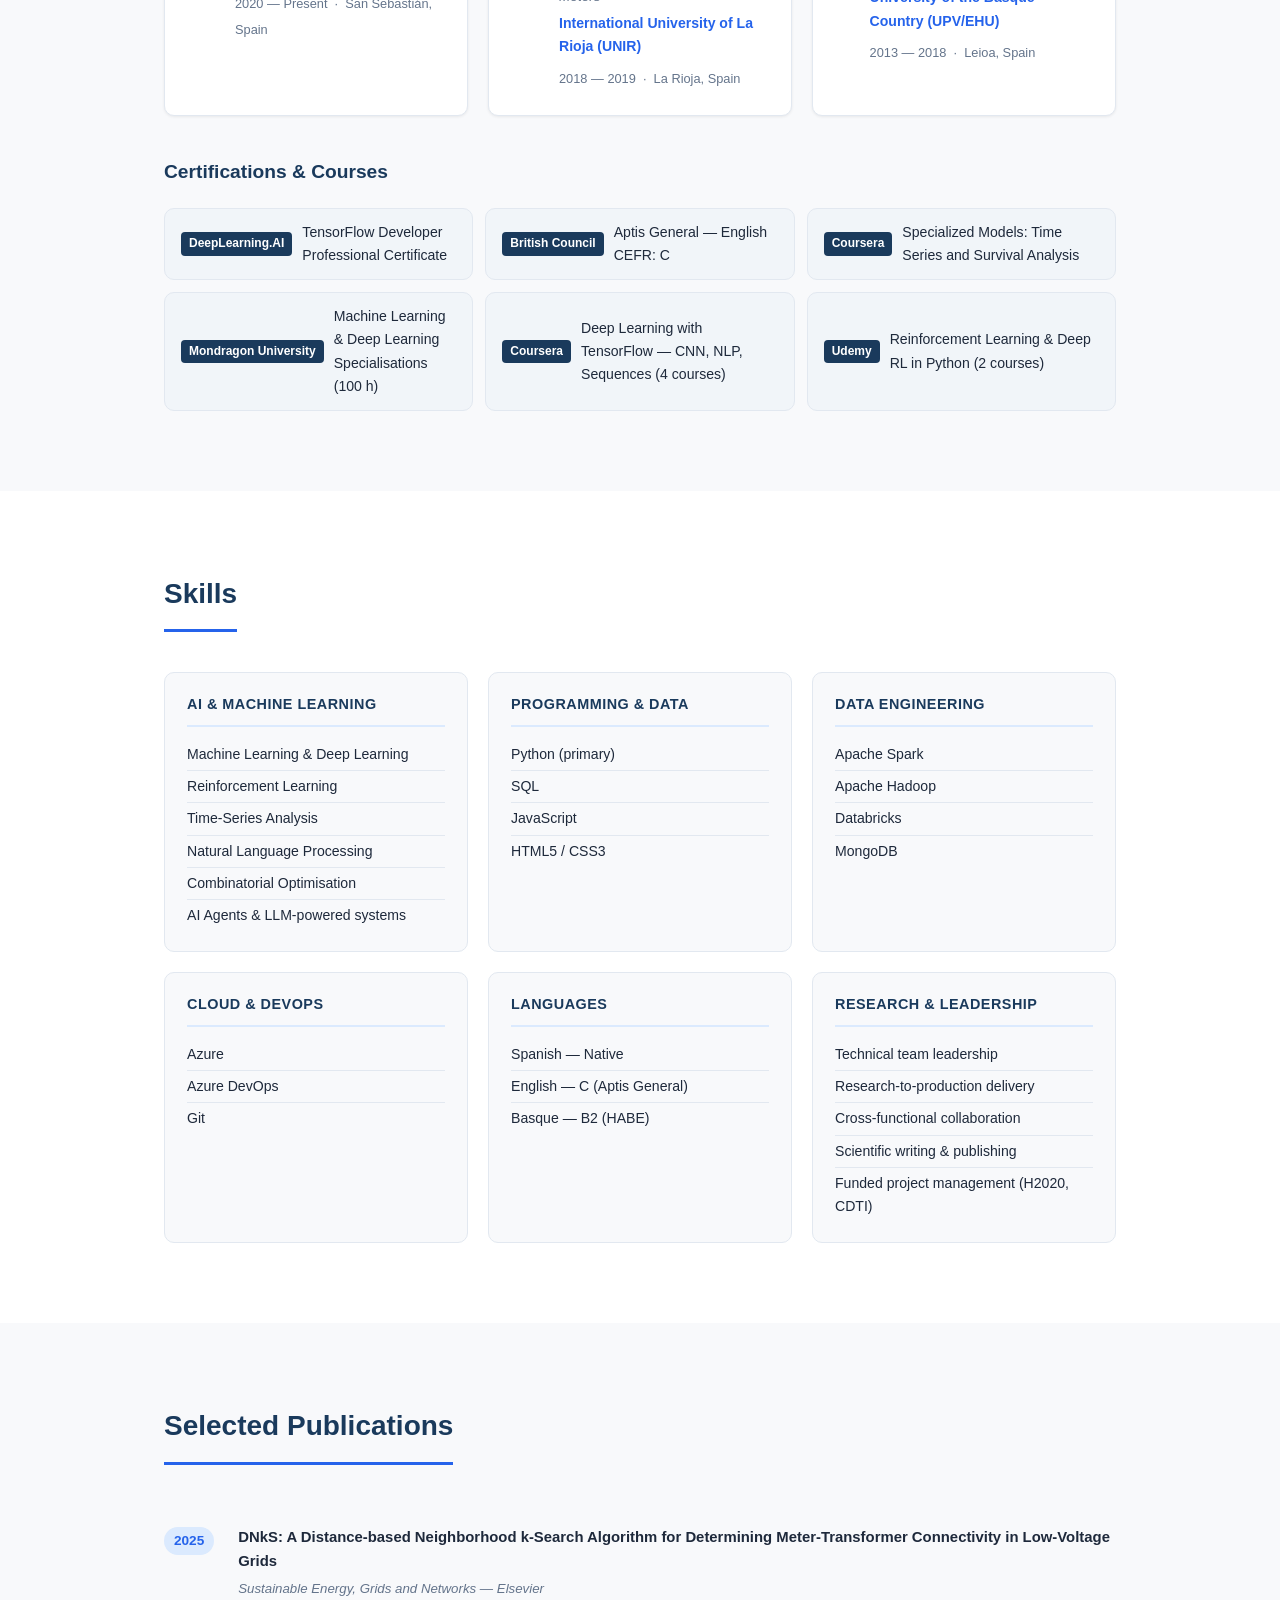
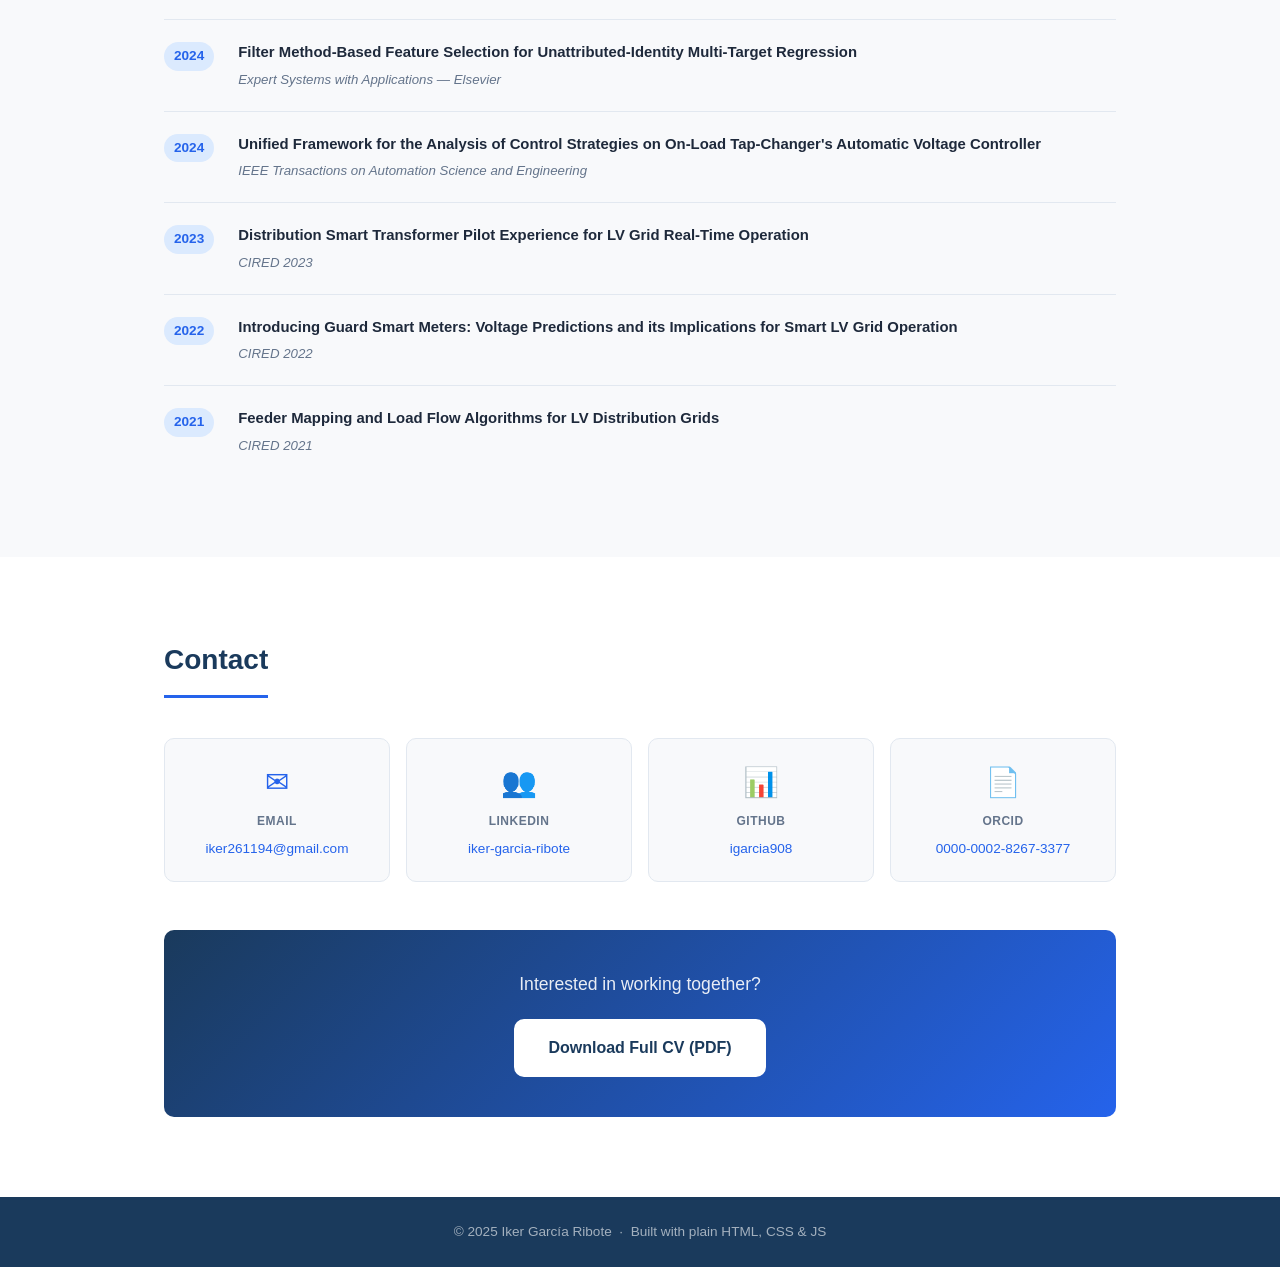
==== commit 4c4794a2: "Add Cum Laude distinction and fix Mathematics degree icon Added "Cum Laude" to PhD mention in About " ====
--- a/src/index.html
+++ b/src/index.html
@@ -69,7 +69,7 @@
             engineering will be driven by developers who can collaborate effectively with AI systems.
           </p>
           <p>
-            Alongside my industry work, I hold a <strong>PhD in Computer Science</strong>
+            Alongside my industry work, I hold a <strong>PhD in Computer Science (Cum Laude)</strong>
             from the University of the Basque Country (UPV/EHU), with
             publications in top-tier journals including Elsevier and IEEE.
           </p>
@@ -186,7 +186,7 @@
         </div>
 
         <div class="edu-card">
-          <div class="edu-icon">&#10006;</div>
+          <div class="edu-icon">&#960;</div>
           <div class="edu-body">
             <h3>Bachelor's in Mathematics</h3>
             <p class="edu-major">Undergraduate Thesis: The Three-Body Problem</p>
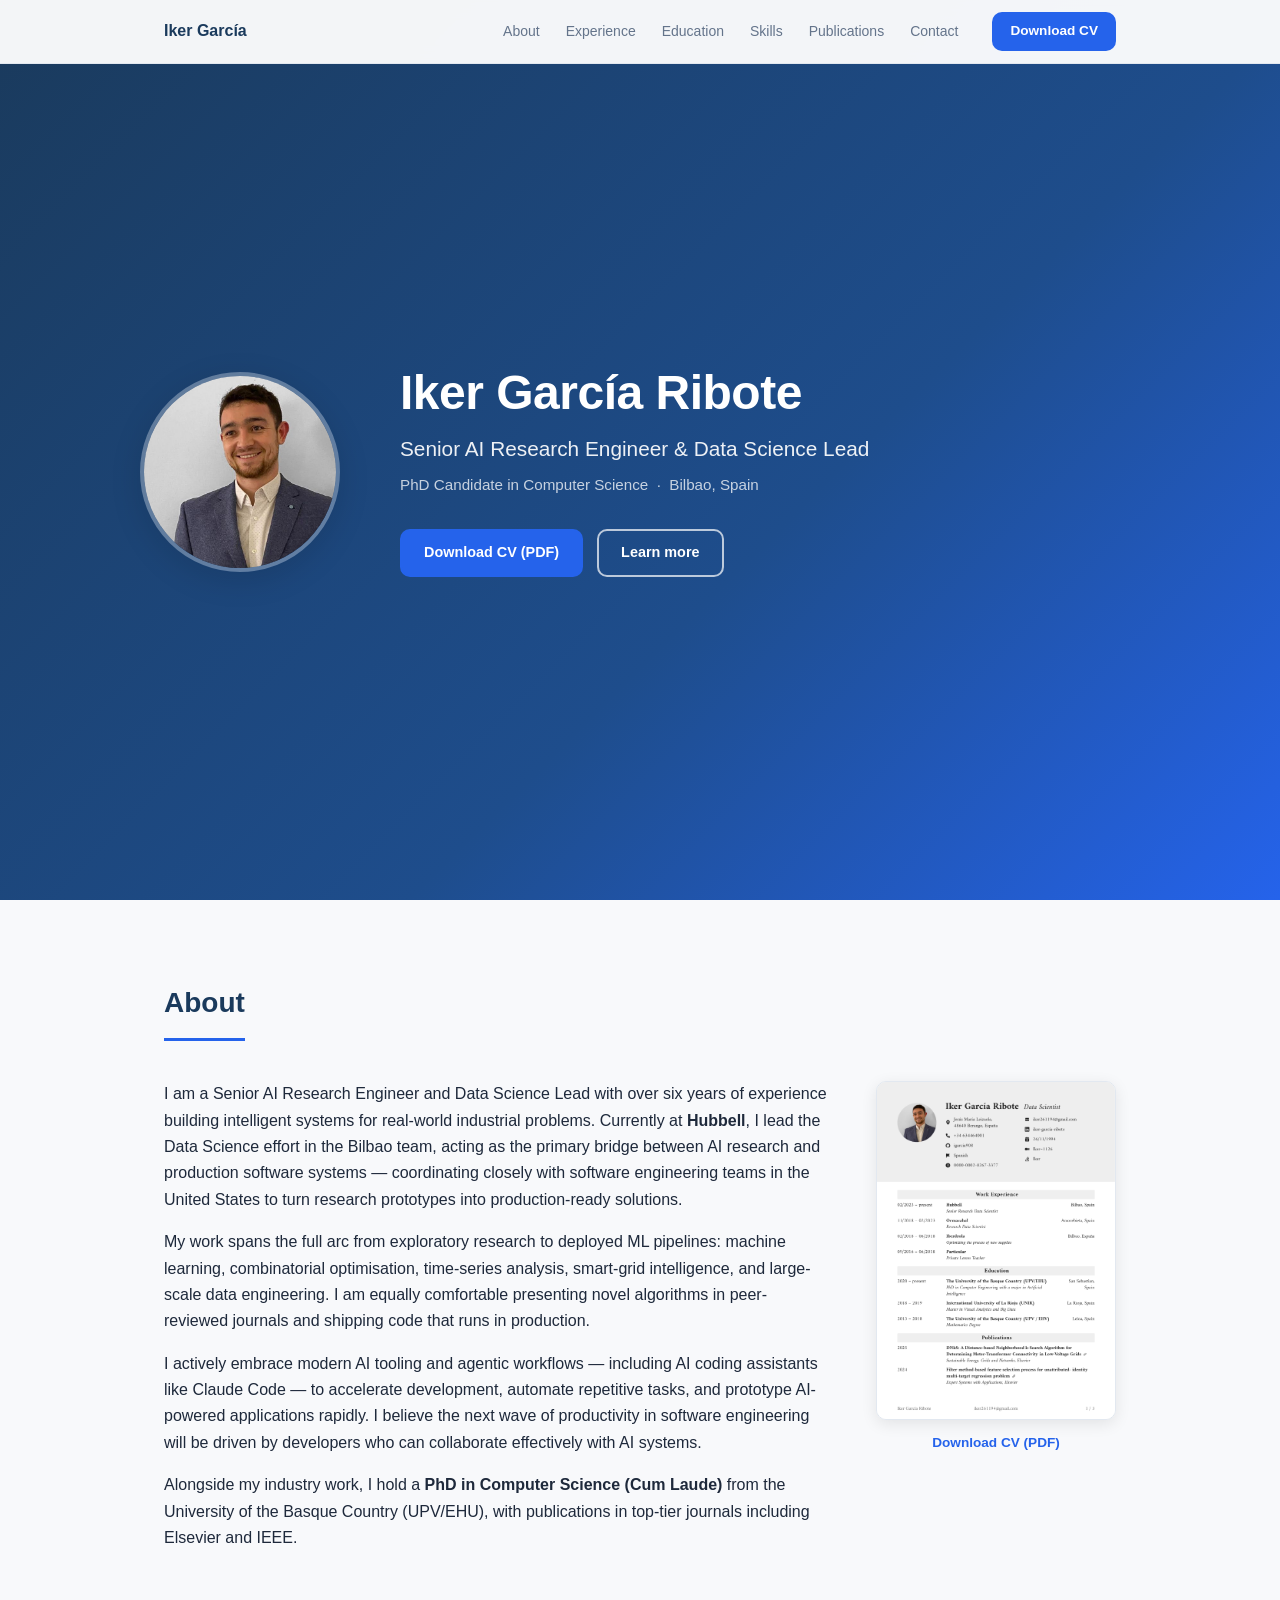
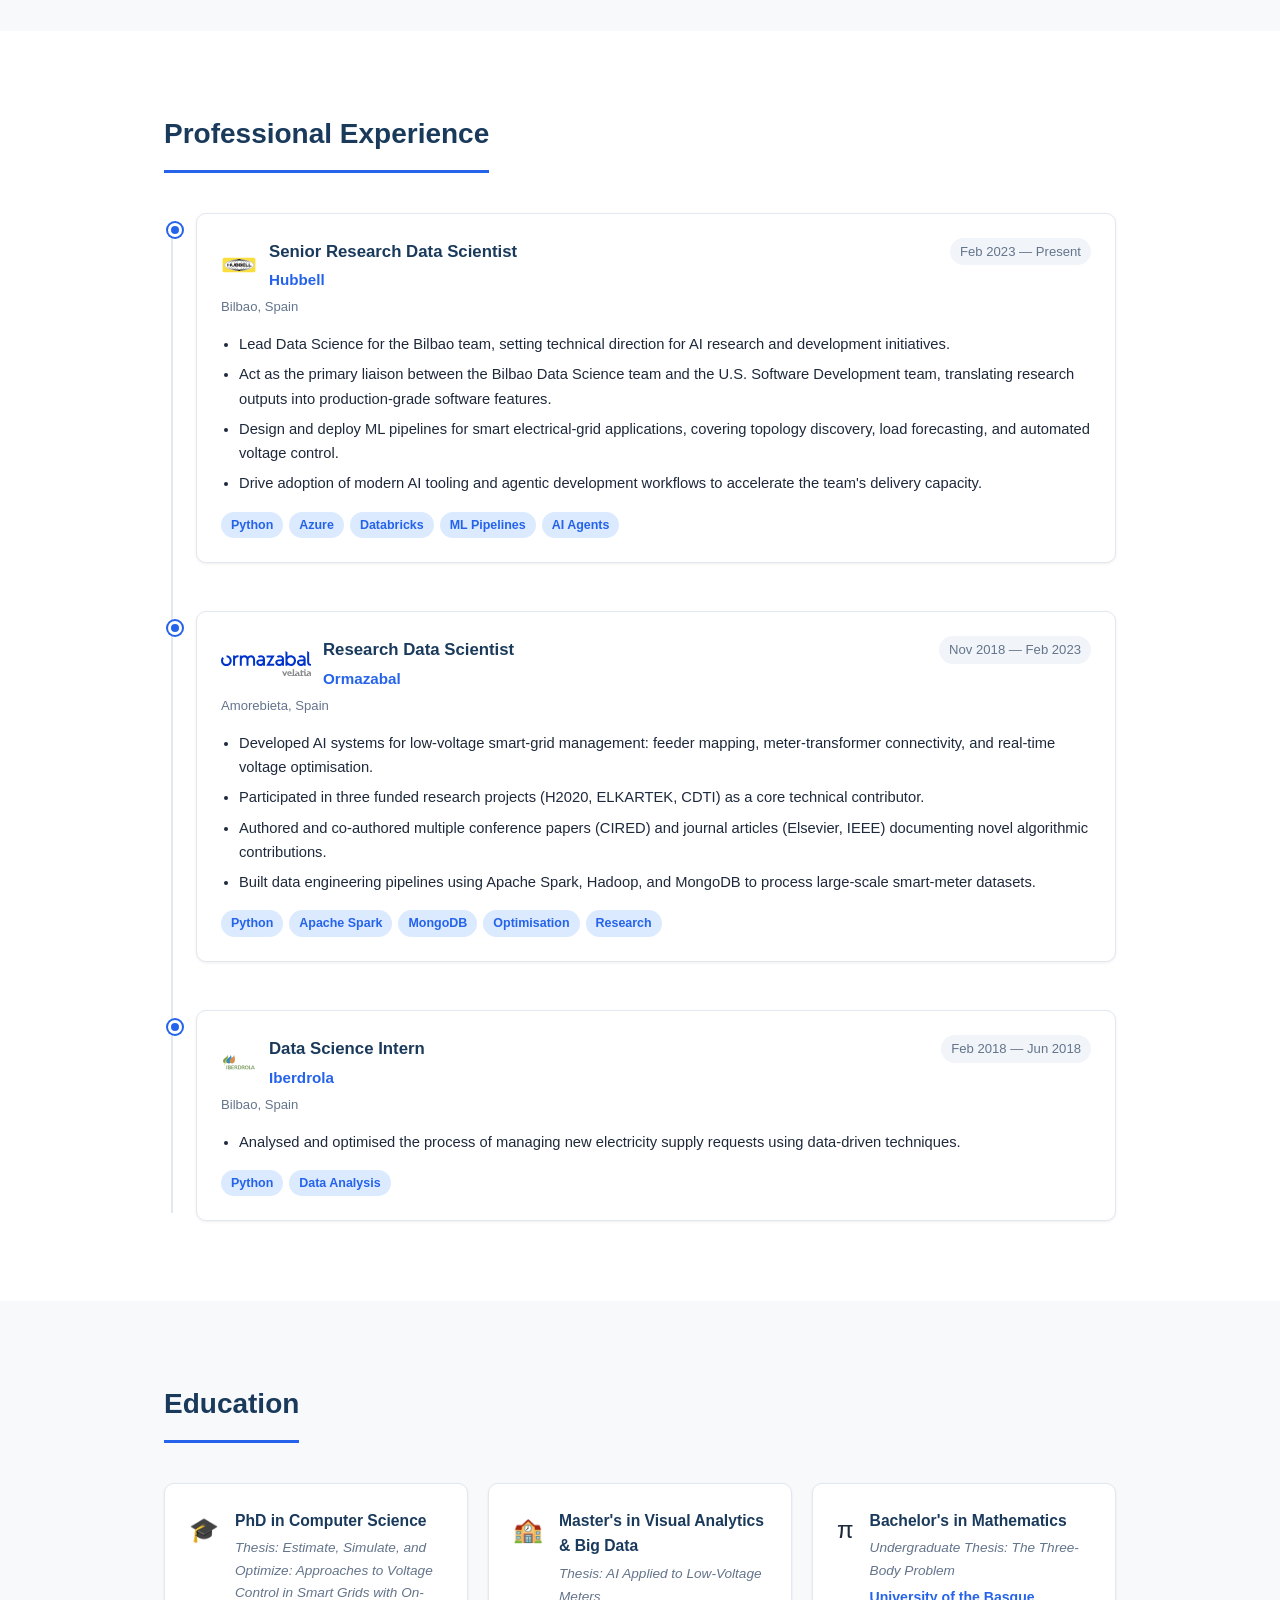
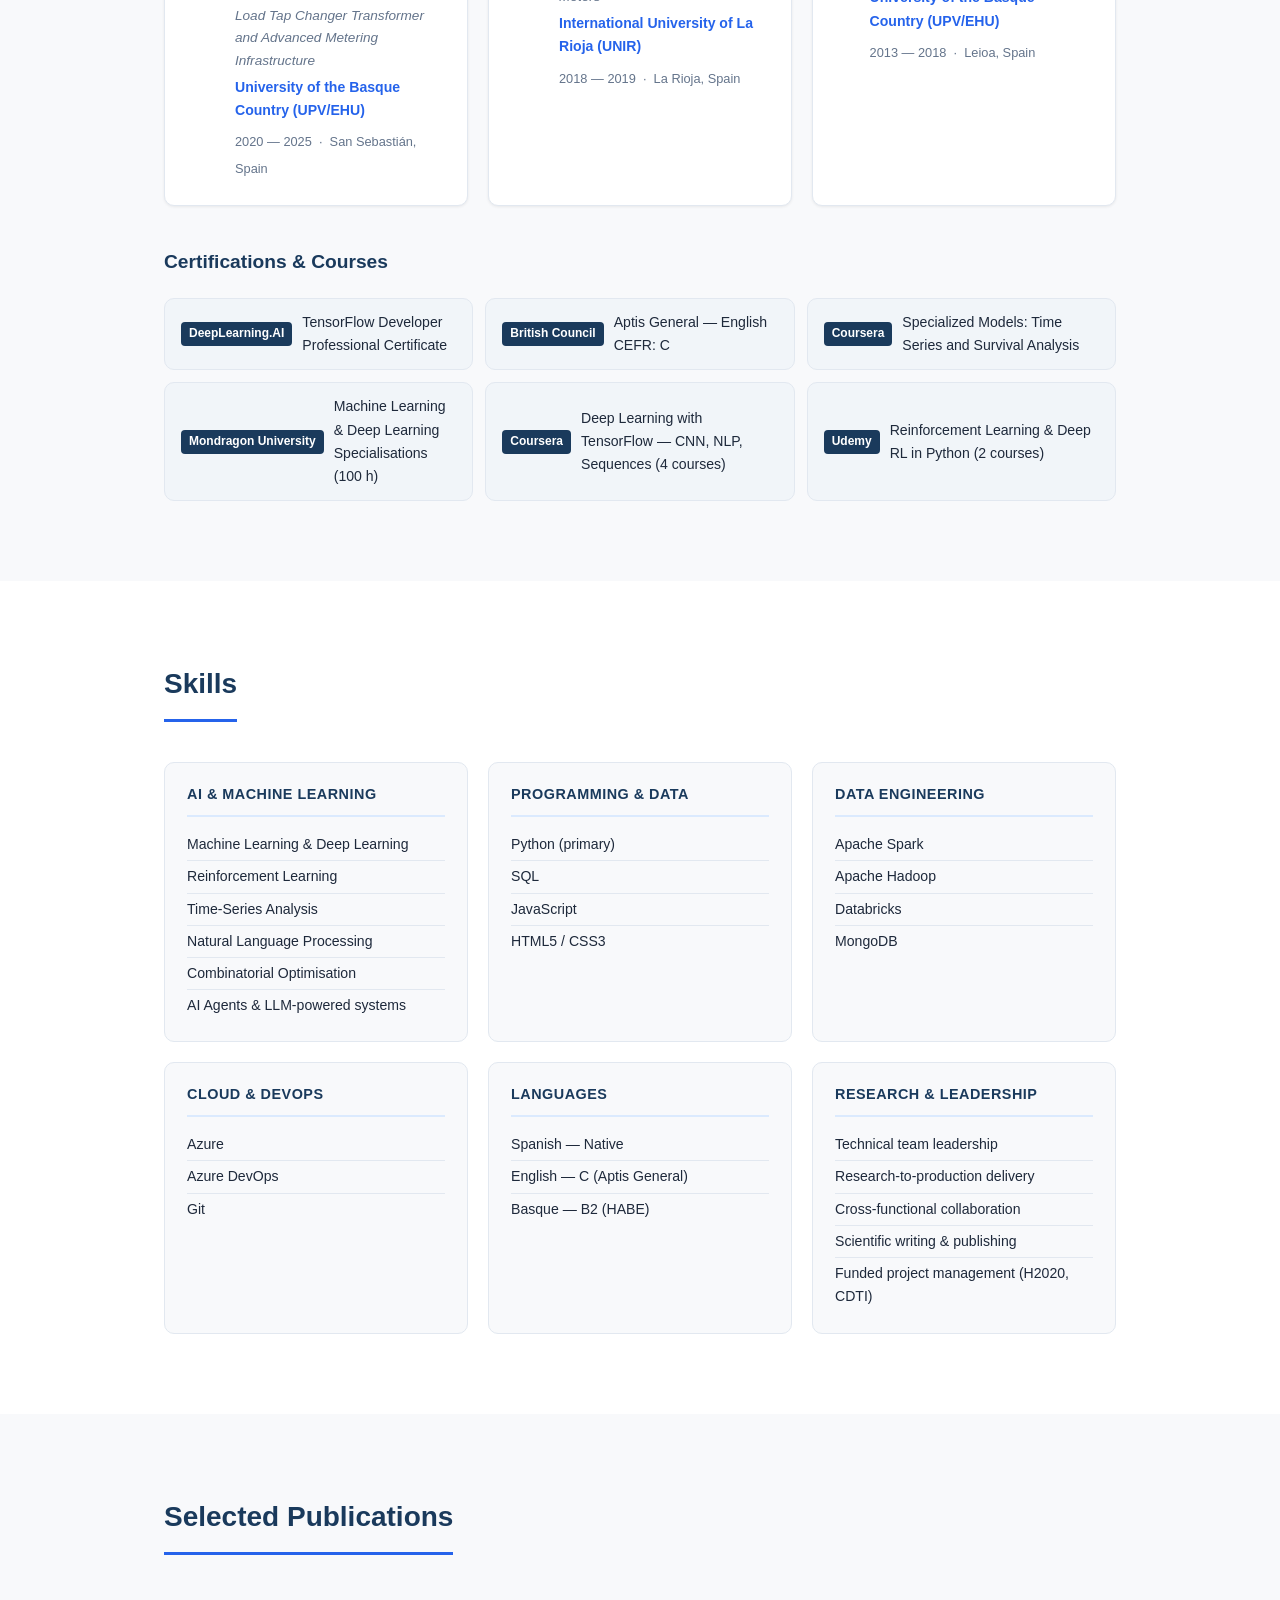
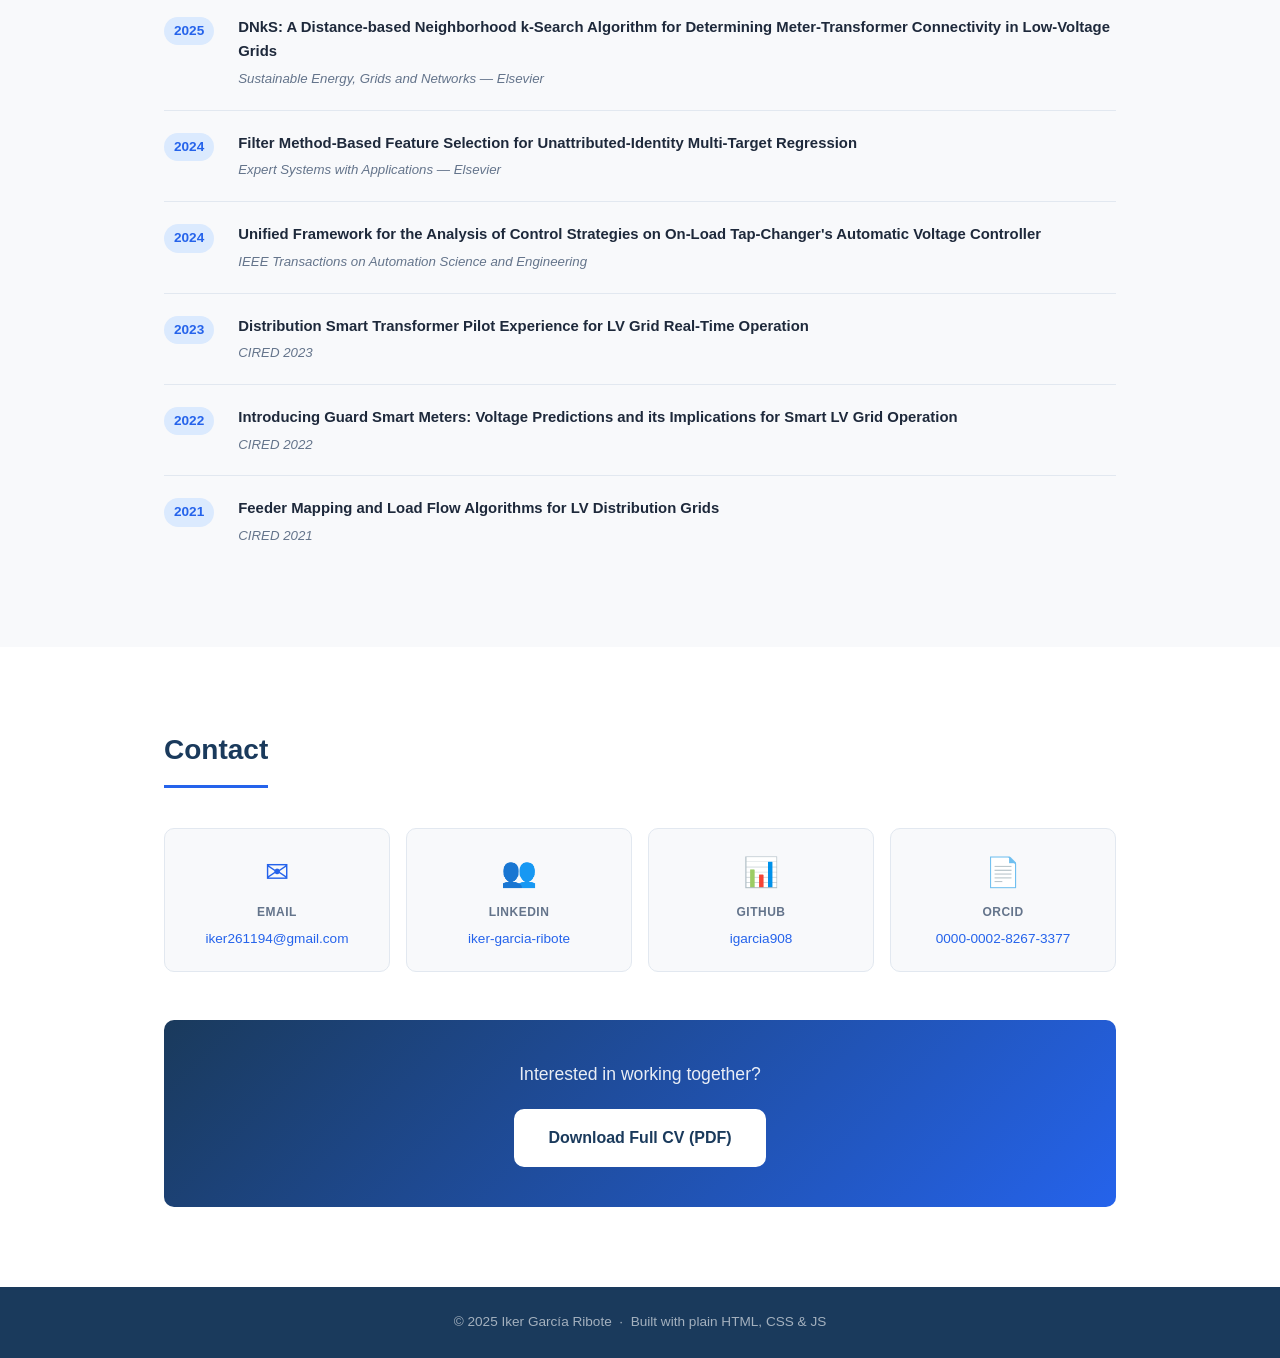
==== commit 3f231ff4: "Add company logos, PhD thesis title, and updated CV PDF - Add logos for Hubbell, Ormazabal, and Iber" ====
--- a/src/index.html
+++ b/src/index.html
@@ -94,9 +94,12 @@
           <div class="timeline-marker"></div>
           <div class="timeline-content">
             <div class="timeline-header">
-              <div>
-                <h3>Senior Research Data Scientist</h3>
-                <span class="company">Hubbell</span>
+              <div class="timeline-title">
+                <img src="../images/logo-hubbell.svg" alt="Hubbell" class="company-logo" />
+                <div>
+                  <h3>Senior Research Data Scientist</h3>
+                  <span class="company">Hubbell</span>
+                </div>
               </div>
               <span class="period">Feb 2023 — Present</span>
             </div>
@@ -117,9 +120,12 @@
           <div class="timeline-marker"></div>
           <div class="timeline-content">
             <div class="timeline-header">
-              <div>
-                <h3>Research Data Scientist</h3>
-                <span class="company">Ormazabal</span>
+              <div class="timeline-title">
+                <img src="../images/logo-ormazabal.svg" alt="Ormazabal" class="company-logo" />
+                <div>
+                  <h3>Research Data Scientist</h3>
+                  <span class="company">Ormazabal</span>
+                </div>
               </div>
               <span class="period">Nov 2018 — Feb 2023</span>
             </div>
@@ -140,9 +146,12 @@
           <div class="timeline-marker"></div>
           <div class="timeline-content">
             <div class="timeline-header">
-              <div>
-                <h3>Data Science Intern</h3>
-                <span class="company">Iberdrola</span>
+              <div class="timeline-title">
+                <img src="../images/logo-iberdrola.svg" alt="Iberdrola" class="company-logo" />
+                <div>
+                  <h3>Data Science Intern</h3>
+                  <span class="company">Iberdrola</span>
+                </div>
               </div>
               <span class="period">Feb 2018 — Jun 2018</span>
             </div>
@@ -170,8 +179,9 @@
           <div class="edu-icon">&#127891;</div>
           <div class="edu-body">
             <h3>PhD in Computer Science</h3>
+            <p class="edu-major">Thesis: Estimate, Simulate, and Optimize: Approaches to Voltage Control in Smart Grids with On-Load Tap Changer Transformer and Advanced Metering Infrastructure</p>
             <p class="edu-school">University of the Basque Country (UPV/EHU)</p>
-            <span class="edu-period">2020 — Present &nbsp;·&nbsp; San Sebastián, Spain</span>
+            <span class="edu-period">2020 — 2025 &nbsp;·&nbsp; San Sebastián, Spain</span>
           </div>
         </div>
 
--- a/src/style.css
+++ b/src/style.css
@@ -391,6 +391,20 @@
   margin-bottom: 4px;
 }
 
+.timeline-title {
+  display: flex;
+  align-items: center;
+  gap: 12px;
+}
+
+.company-logo {
+  height: 36px;
+  width: auto;
+  max-width: 90px;
+  object-fit: contain;
+  flex-shrink: 0;
+}
+
 .timeline-header h3 {
   font-size: 1.05rem;
   font-weight: 700;
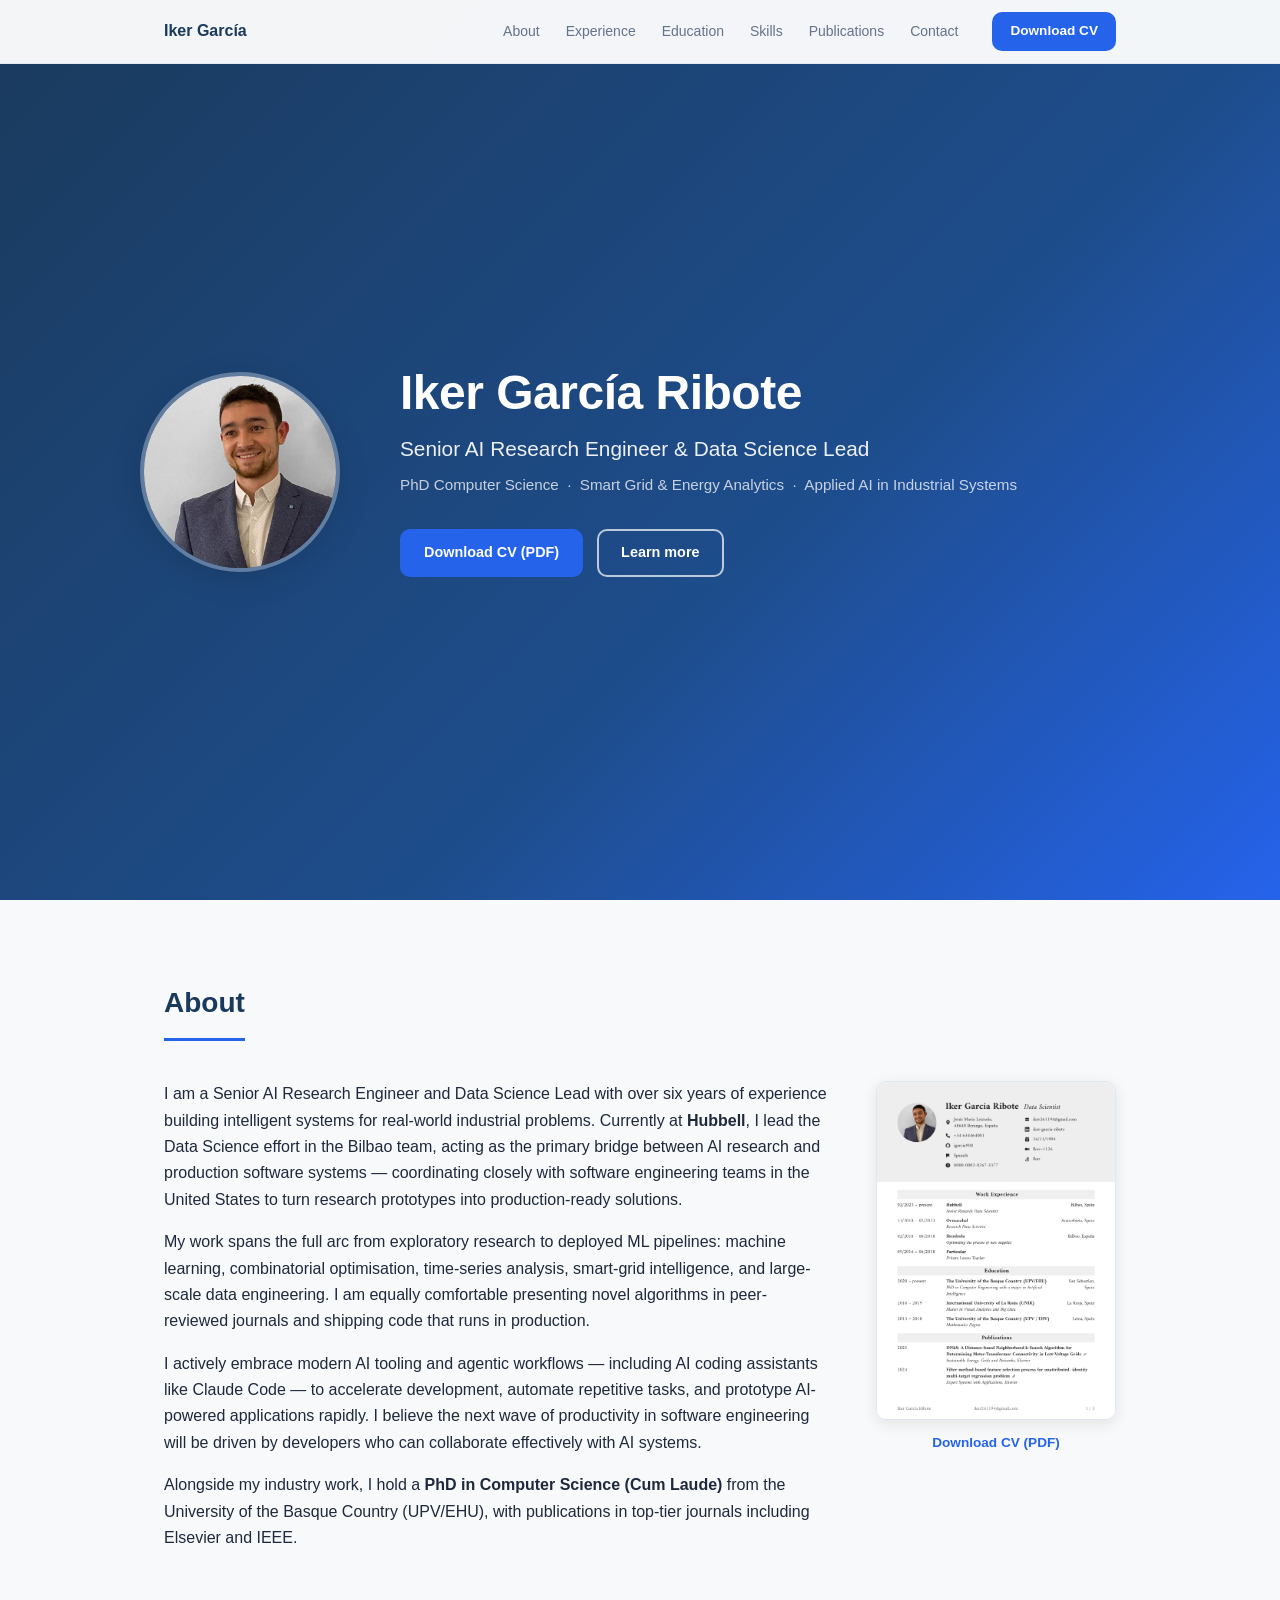
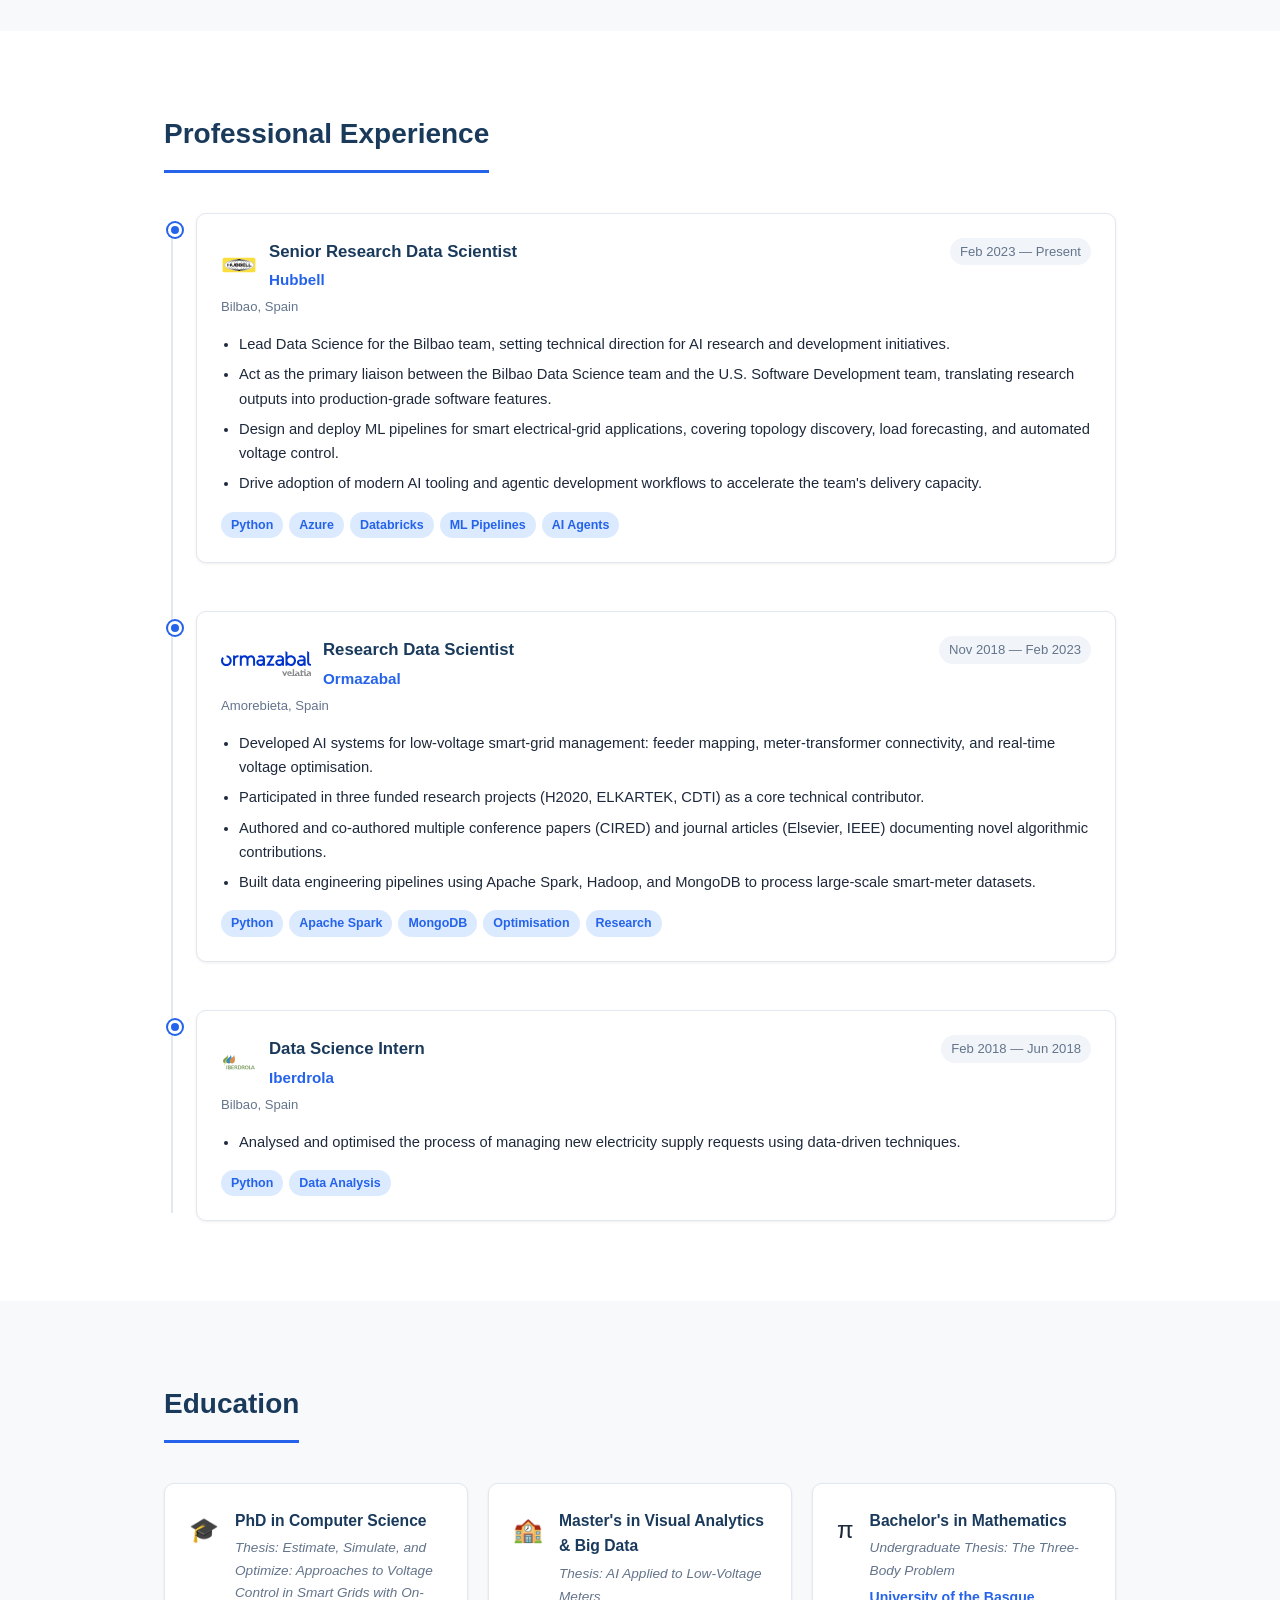
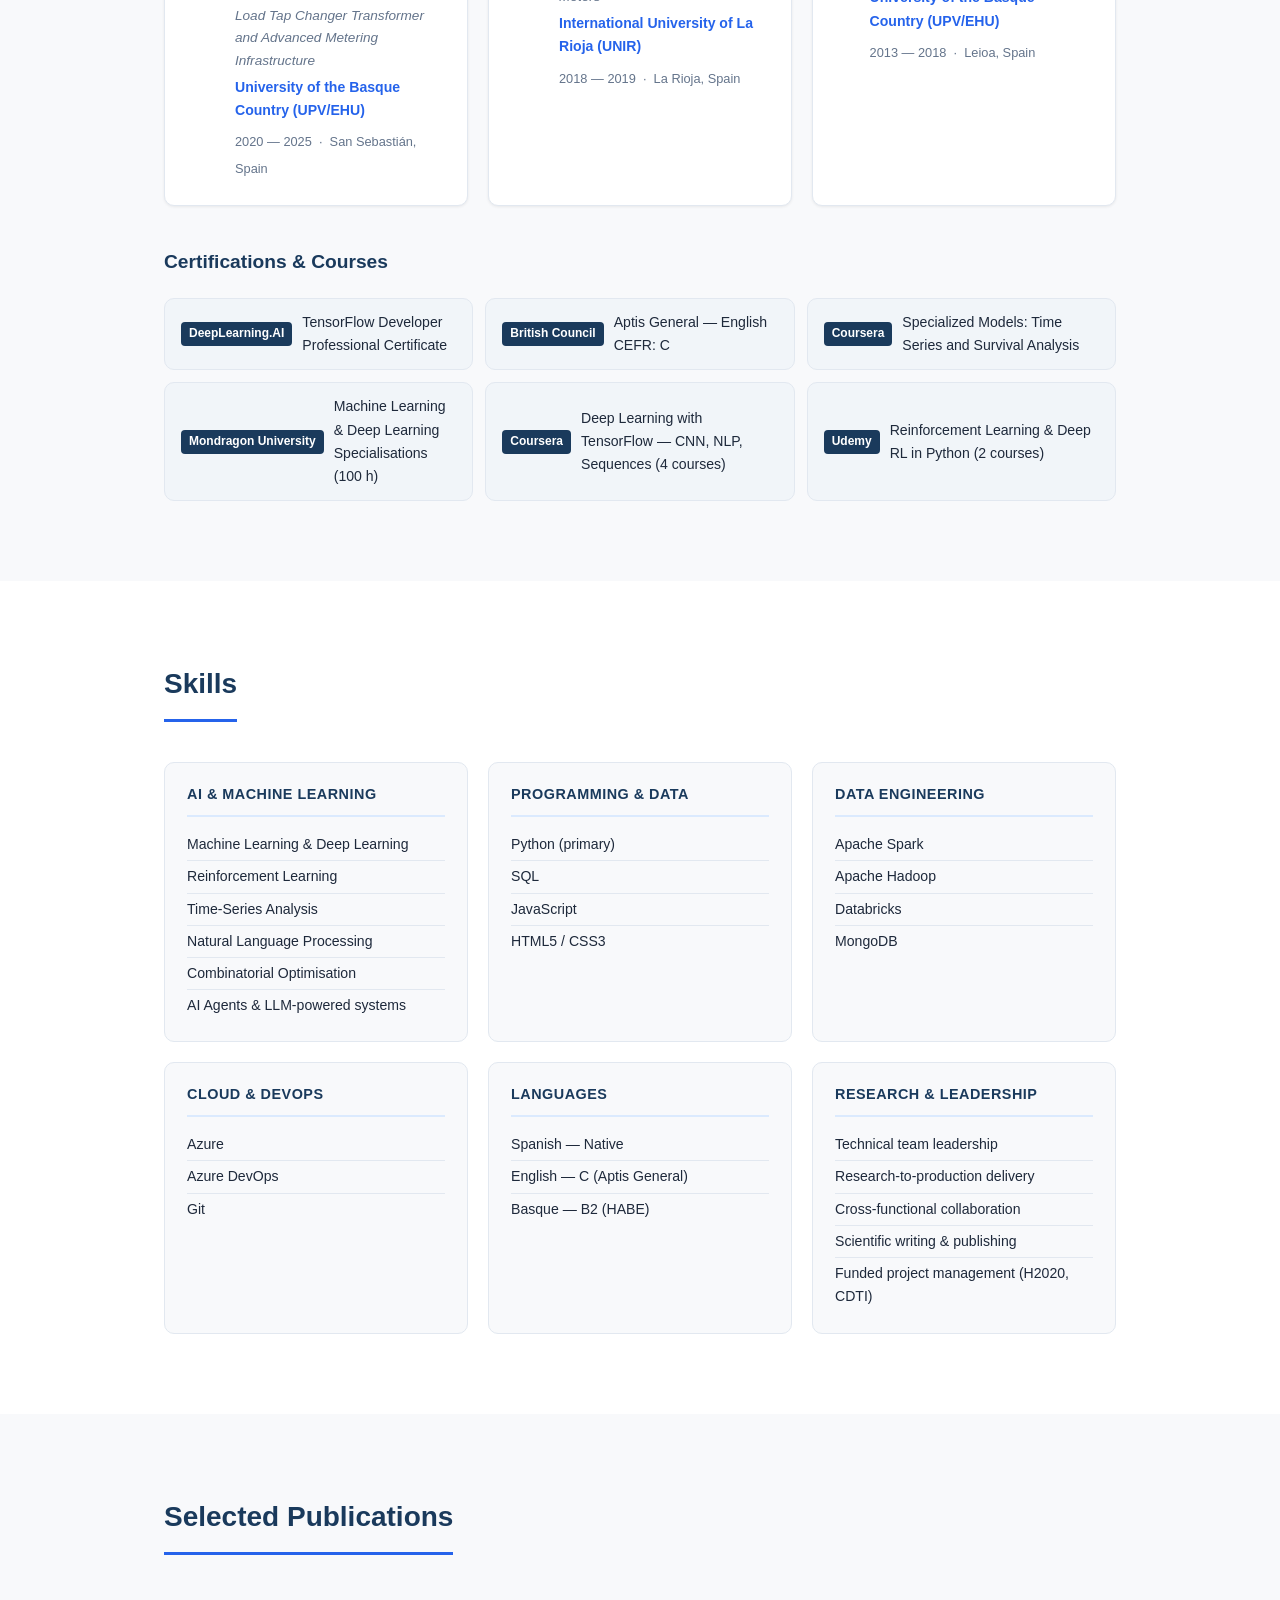
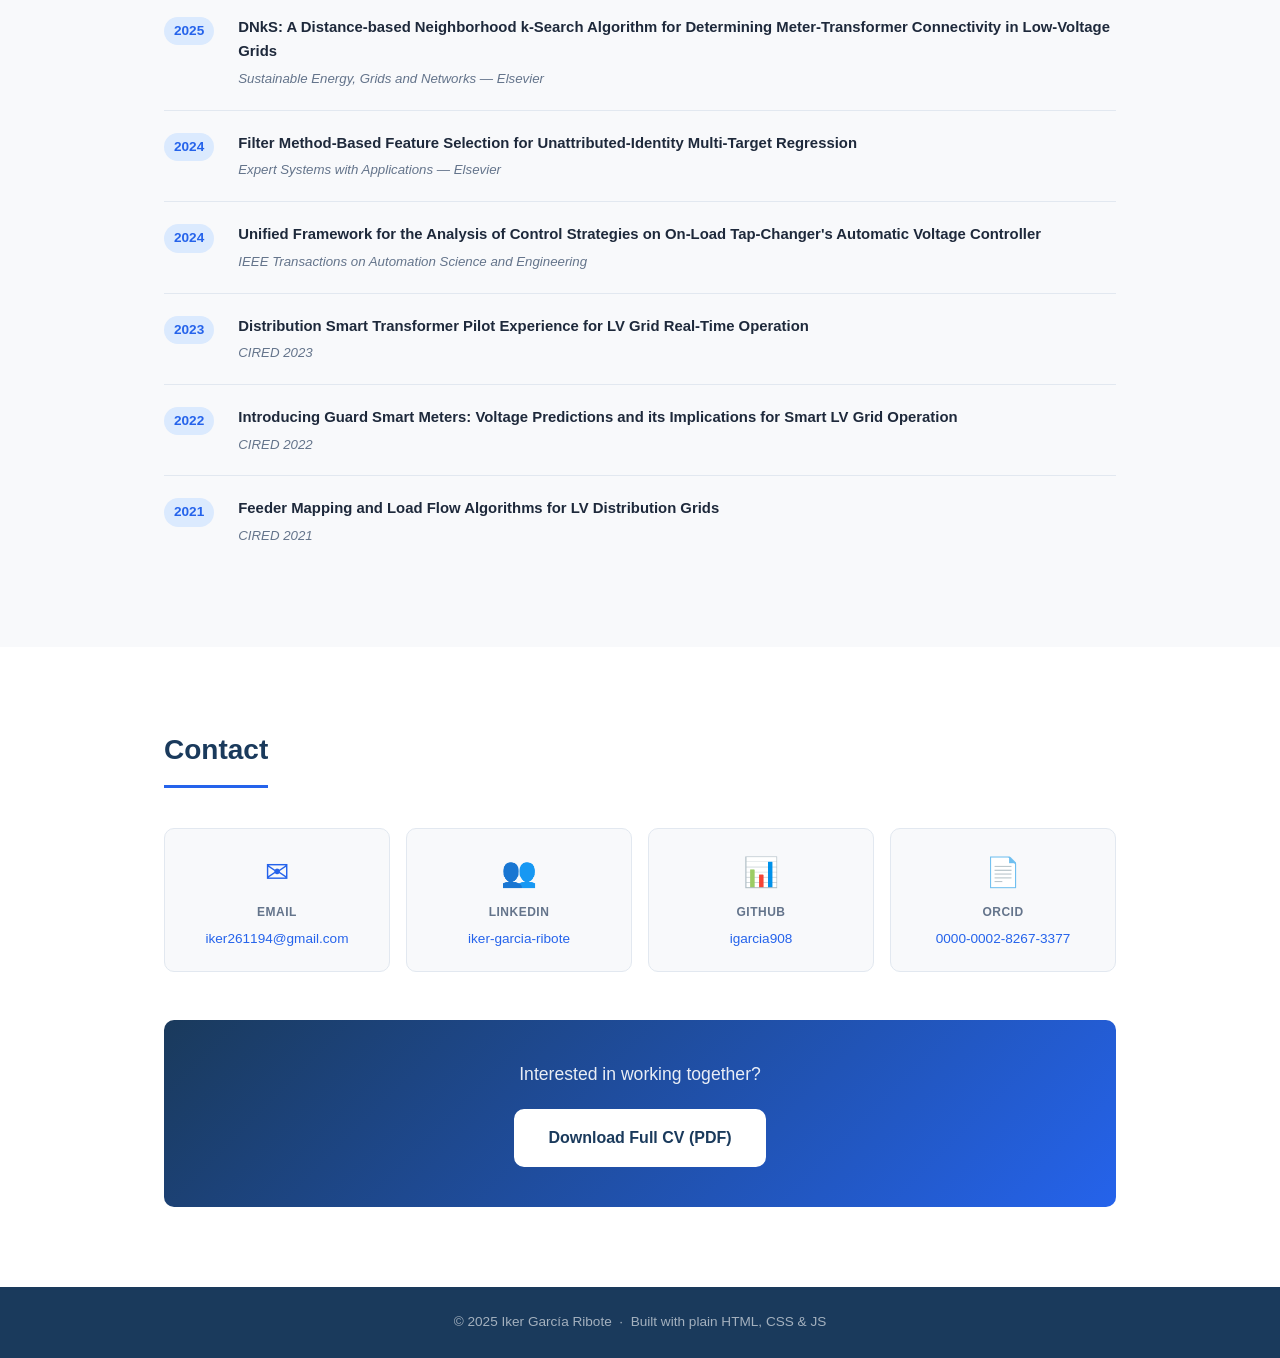
==== commit acc8b330: "hero subtitle updated" ====
--- a/src/index.html
+++ b/src/index.html
@@ -33,7 +33,7 @@
       <div class="hero-text">
         <h1>Iker García Ribote</h1>
         <p class="hero-title">Senior AI Research Engineer &amp; Data Science Lead</p>
-        <p class="hero-subtitle">PhD Candidate in Computer Science &nbsp;·&nbsp; Bilbao, Spain</p>
+        <p class="hero-subtitle">PhD Computer Science &nbsp;·&nbsp; Smart Grid &amp; Energy Analytics &nbsp;·&nbsp; Applied AI in Industrial Systems</p>
         <div class="hero-actions">
           <a class="btn-primary" href="../files/iker-garcia-cv.pdf" download>Download CV (PDF)</a>
           <a class="btn-secondary" href="#about">Learn more</a>
